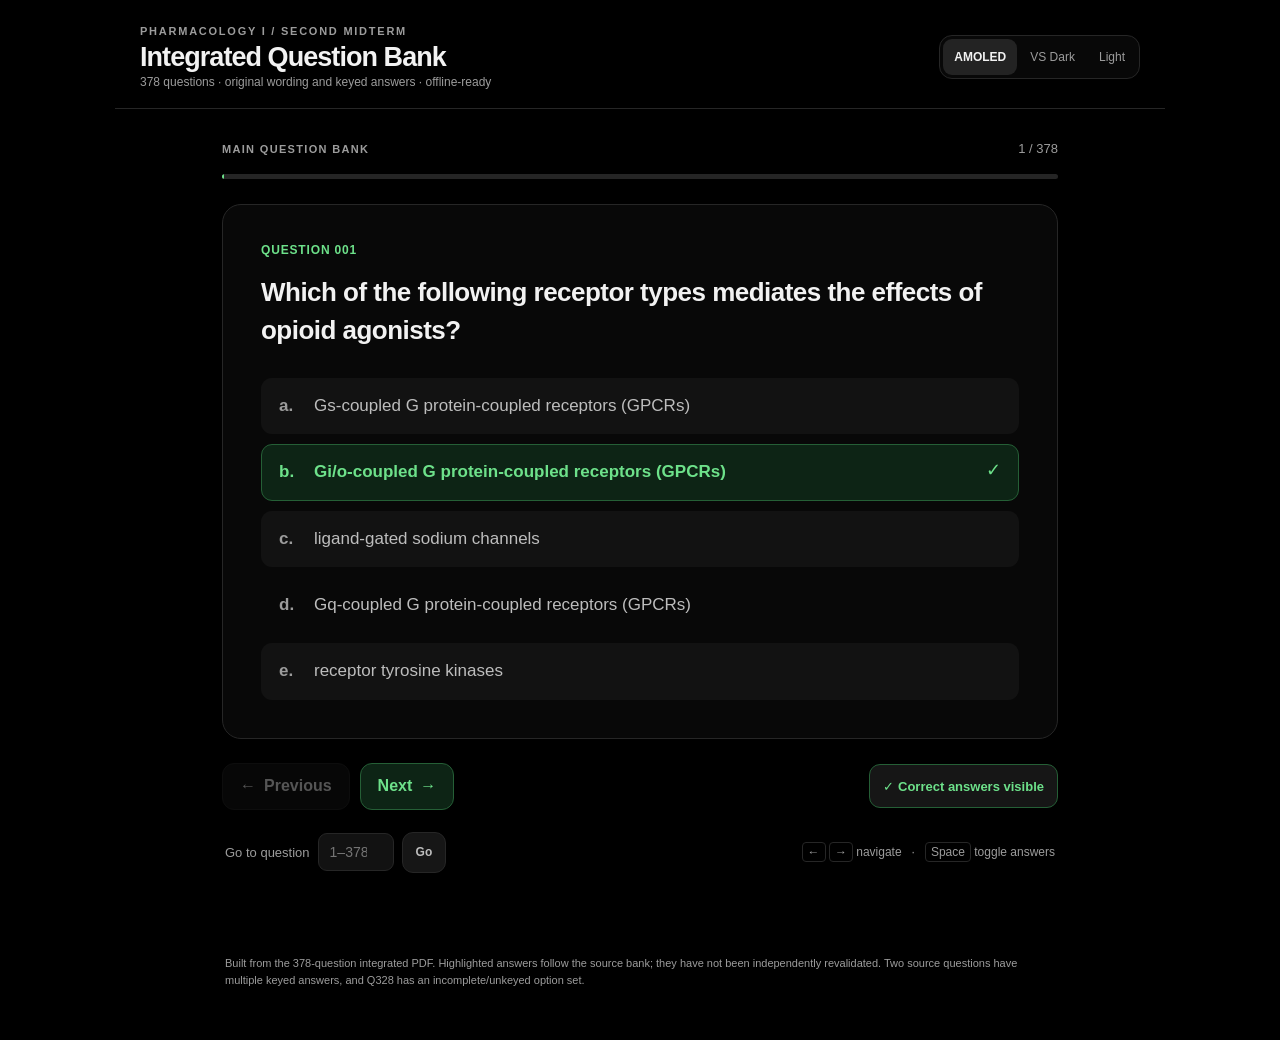
==== pharmacology/index.html @ d98e402e "Publish Pharmacology I 378-question interactive practice site" ====
<!DOCTYPE html>
<html lang="en" data-theme="amoled">
<head>
<meta charset="utf-8" />
<meta name="viewport" content="width=device-width,initial-scale=1,viewport-fit=cover" />
<meta name="theme-color" content="#000000" />
<meta name="description" content="Pharmacology I - 378 exam questions in a one-question-at-a-time interactive study website, based on the integrated second-midterm PDF." />
<title>Pharmacology I · 378 Questions</title>
<style>
:root { font-family: Inter, ui-sans-serif, -apple-system, BlinkMacSystemFont, "Segoe UI", Arial, sans-serif; font-synthesis: none; }
* { box-sizing: border-box; }
html { min-height: 100%; scroll-behavior: smooth; }
html[data-theme="amoled"] { color-scheme: dark; --bg:#000000; --surface:#080808; --surface2:#121212; --ink:#f2f2f2; --muted:#9c9c9c; --secondary:#bdbdbd; --border:#262626; --accent:#6de18a; --accent-bg:#0d2415; --accent-border:#255f36; --btn:#161616; --btn-hover:#232323; --progress-track:#252525; --shadow:none; }
html[data-theme="vscode"] { color-scheme: dark; --bg:#1e1e1e; --surface:#252526; --surface2:#2d2d30; --ink:#d4d4d4; --muted:#a8a8ad; --secondary:#c5c5c8; --border:#454545; --accent:#73d891; --accent-bg:#173628; --accent-border:#327d50; --btn:#333337; --btn-hover:#414145; --progress-track:#44444a; --shadow:0 12px 40px rgba(0,0,0,.10); }
html[data-theme="light"] { color-scheme: light; --bg:#f7f8f9; --surface:#ffffff; --surface2:#f0f2f4; --ink:#17212b; --muted:#69737e; --secondary:#384653; --border:#d9dee3; --accent:#087837; --accent-bg:#e1f7e8; --accent-border:#85d2a0; --btn:#eef1f4; --btn-hover:#e0e7eb; --progress-track:#dce1e5; --shadow:0 12px 40px rgba(36,46,55,.07); }
body { margin:0; background:var(--bg); color:var(--ink); min-height:100vh; min-height:100dvh; transition:background .2s ease,color .2s ease; }
button, input { font:inherit; }
button { cursor:pointer; }
button:focus-visible, input:focus-visible { outline:3px solid var(--accent); outline-offset:3px; }
.topbar { max-width:1050px; margin:auto; padding:25px 25px 19px; display:flex; align-items:center; justify-content:space-between; gap:24px; border-bottom:1px solid var(--border); }
.brand-top { font-size:11px; color:var(--muted); letter-spacing:.16em; font-weight:750; }
.brand-name { font-size:clamp(20px,2.5vw,27px); font-weight:800; letter-spacing:-.035em; margin:5px 0 2px; }
.brand-sub { font-size:12px; color:var(--muted); }
.theme-select { display:flex; align-items:center; border:1px solid var(--border); border-radius:13px; padding:3px; background:var(--surface); gap:2px; flex-shrink:0; }
.theme-select button { padding:9px 11px; font-size:12px; color:var(--muted); background:none; border:0; border-radius:9px; min-height:36px; }
.theme-select button[aria-pressed="true"] { color:var(--ink); background:var(--btn-hover); font-weight:700; }
main { max-width:880px; margin:0 auto; padding:32px 22px 78px; }
.info-line { display:flex; justify-content:space-between; align-items:center; gap:12px; margin:0 0 18px; }
.section { color:var(--muted); font-weight:700; font-size:11px; letter-spacing:.12em; text-transform:uppercase; }
.progress-num { color:var(--muted); font-size:13px; font-variant-numeric:tabular-nums; }
.progress-track { height:5px; border-radius:99px; background:var(--progress-track); overflow:hidden; margin-bottom:25px; }
.progress-fill { height:100%; width:0; background:var(--accent); border-radius:99px; transition:width .18s ease; }
.question-panel { background:var(--surface); border:1px solid var(--border); border-radius:19px; box-shadow:var(--shadow); padding:clamp(20px,5vw,38px); }
.question-eyebrow { font-weight:750; font-size:12px; color:var(--accent); letter-spacing:.07em; margin:0 0 16px; }
.question-text { font-size:clamp(20px,2.8vw,26px); line-height:1.48; font-weight:730; letter-spacing:-.02em; margin:0 0 28px; white-space:pre-wrap; overflow-wrap:anywhere; }
.options { display:flex; flex-direction:column; gap:10px; }
.option { display:grid; grid-template-columns:23px minmax(0,1fr) 19px; align-items:start; gap:12px; width:100%; border:1px solid transparent; border-radius:11px; padding:14px 17px; color:var(--secondary); font-size:clamp(15px,2vw,17px); line-height:1.55; min-height:51px; overflow-wrap:anywhere; }
.option:nth-child(odd) { background:var(--surface2); }
.option-key { font-weight:730; color:var(--muted); text-transform:lowercase; }
.option-content { white-space:pre-wrap; }
.option.correct { background:var(--accent-bg); border-color:var(--accent-border); color:var(--accent); font-weight:750; }
.option.correct .option-key { color:var(--accent); }
.option-check { font-size:18px; line-height:1.3; color:var(--accent); text-align:right; font-weight:900; }
.notice { color:var(--muted); font-size:12px; margin:19px 2px 0; line-height:1.6; }
.controls { display:flex; gap:12px; align-items:center; justify-content:space-between; flex-wrap:wrap; margin-top:24px; }
.nav-group { display:flex; gap:10px; }
.navbtn { background:var(--btn); color:var(--ink); border:1px solid var(--border); border-radius:12px; font-weight:700; padding:12px 17px; min-height:47px; display:flex; align-items:center; justify-content:center; gap:8px; }
.navbtn:hover:not(:disabled), .smallbtn:hover { background:var(--btn-hover); }
.navbtn.next { background:var(--accent-bg); color:var(--accent); border-color:var(--accent-border); }
.navbtn:disabled { cursor:not-allowed; opacity:.35; }
.smallbtn { border:1px solid var(--border); background:var(--btn); color:var(--secondary); border-radius:11px; min-height:44px; padding:10px 13px; font-size:13px; font-weight:650; }
.smallbtn.active { border-color:var(--accent-border); color:var(--accent); }
.below { margin:22px 3px 0; display:flex; justify-content:space-between; align-items:center; gap:16px; flex-wrap:wrap; }
.jump { display:flex; align-items:center; gap:8px; color:var(--muted); font-size:13px; }
.jump input { background:var(--surface2); border:1px solid var(--border); color:var(--ink); width:76px; padding:10px 11px; border-radius:9px; text-align:center; font-variant-numeric:tabular-nums; font-size:14px; }
.jump button { font-size:12px; min-height:41px; }
.help { color:var(--muted); font-size:12px; line-height:1.6; }
.help kbd { border:1px solid var(--border); border-radius:4px; padding:2px 5px; font:inherit; }
.footer { max-width:880px; margin:4px auto 0; padding:0 25px 50px; color:var(--muted); line-height:1.6; font-size:11px; }
@media (max-width:570px) {
  .topbar { align-items:flex-start; flex-direction:column; gap:18px; padding:21px 19px 17px; }
  .theme-select { width:100%; }
  .theme-select button { flex:1; }
  main { padding:22px 13px 38px; }
  .question-panel { border-radius:13px; padding:24px 16px; }
  .question-text { font-size:20px; }
  .option { padding:13px 11px; gap:9px; grid-template-columns:19px minmax(0,1fr) 17px; font-size:15px; }
  .controls { align-items:stretch; }
  .nav-group { width:100%; }
  .navbtn { flex:1; }
  #answerToggle { width:100%; order:-1; }
  .below { justify-content:center; }
  .help { display:none; }
}
@media (prefers-reduced-motion:reduce) { *,*:before,*:after { transition:none!important; scroll-behavior:auto!important; } }
</style>
</head>
<body>
<header class="topbar">
 <div>
  <div class="brand-top">PHARMACOLOGY I / SECOND MIDTERM</div>
  <div class="brand-name">Integrated Question Bank</div>
  <div class="brand-sub">378 questions · original wording and keyed answers · offline-ready</div>
 </div>
 <div class="theme-select" role="group" aria-label="Display theme">
  <button type="button" data-theme-option="amoled" aria-pressed="true">AMOLED</button>
  <button type="button" data-theme-option="vscode" aria-pressed="false">VS Dark</button>
  <button type="button" data-theme-option="light" aria-pressed="false">Light</button>
 </div>
</header>
<main>
 <div class="info-line">
  <span class="section" id="sectionLabel">MAIN QUESTION BANK</span>
  <span class="progress-num" id="progressNum" aria-live="polite">1 / 378</span>
 </div>
 <div class="progress-track" role="progressbar" aria-label="Question progress" aria-valuemin="1" aria-valuemax="378" aria-valuenow="1" id="progressTrack"><div class="progress-fill" id="progressFill"></div></div>
 <article class="question-panel" id="questionPanel" aria-label="Current question">
  <div class="question-eyebrow" id="questionNumber">QUESTION 001</div>
  <h1 class="question-text" id="questionText"></h1>
  <div class="options" id="options"></div>
  <p class="notice" id="notice" hidden></p>
 </article>
 <div class="controls">
  <div class="nav-group">
   <button class="navbtn" type="button" id="prevBtn" aria-label="Previous question"><span aria-hidden="true">←</span> Previous</button>
   <button class="navbtn next" type="button" id="nextBtn" aria-label="Next question">Next <span aria-hidden="true">→</span></button>
  </div>
  <button class="smallbtn active" id="answerToggle" type="button" aria-pressed="true">✓ Correct answers visible</button>
 </div>
 <div class="below">
  <form class="jump" id="jumpForm"><label for="jumpInput">Go to question</label><input id="jumpInput" type="number" inputmode="numeric" min="1" max="378" placeholder="1–378" aria-label="Question number" /><button type="submit" class="smallbtn">Go</button></form>
  <div class="help"><kbd>←</kbd> <kbd>→</kbd> navigate &nbsp; · &nbsp; <kbd>Space</kbd> toggle answers</div>
 </div>
</main>
<div class="footer">Built from the 378-question integrated PDF. Highlighted answers follow the source bank; they have not been independently revalidated. Two source questions have multiple keyed answers, and Q328 has an incomplete/unkeyed option set.</div>
<script>
'use strict';
const QUESTIONS = [{"n":1,"q":"Which of the following receptor types mediates the effects of opioid agonists?","a":[["a","Gs-coupled G protein-coupled receptors (GPCRs)",false],["b","Gi/o-coupled G protein-coupled receptors (GPCRs)",true],["c","ligand-gated sodium channels",false],["d","Gq-coupled G protein-coupled receptors (GPCRs)",false],["e","receptor tyrosine kinases",false]]},{"n":2,"q":"Which of the following is NOT an indication for SSRIs?","a":[["a","Depression",false],["b","Bulimia",false],["c","Generalized anxiety disorder",false],["d","Mania",true],["e","Obsessive-compulsive disorder",false]]},{"n":3,"q":"What is 'tachyphylaxis'?","a":[["a","A gradual decrease in drug response",false],["b","A gradual increase in drug response",false],["c","A rapid decrease in drug response after repeated doses",true],["d","Development of drug resistance",false],["e","A rapid increase in drug response after repeated doses",false]]},{"n":4,"q":"In which of the following conditions is administration of a cholinesterase inhibitor indicated?","a":[["a","Hypertension",false],["b","Alzheimer disease",true],["c","Fundus examination",false],["d","Asthma",false],["e","Peptic ulcer",false]]},{"n":5,"q":"In which type of pain can NSAIDs be effective?","a":[["a","Migraine headache",true],["b","Diabetic neuropathic pain",false],["c","Phantom limb pain",false],["d","Drug-induced neuropathy",false],["e","Trigeminal neuralgia",false]]},{"n":6,"q":"The adverse effects of typical antipsychotics are mediated through the following receptor effects, EXCEPT:","a":[["a","D1 antagonism",false],["b","5-HT2 antagonism",false],["c","Alpha-1 blockade",false],["d","Anticholinergic effect",false],["e","Alpha-2 blockade",true]]},{"n":7,"q":"Which analgesic is primarily recommended for the treatment of cramping visceral pain (e.g. intestinal colic)?","a":[["a","Indomethacin",false],["b","Meloxicam",false],["c","Metamizole",true],["d","Acetylsalicylic acid",false],["e","Celecoxib",false]]},{"n":8,"q":"Which of the following statements about acetylsalicylic acid and uric acid metabolism is true?","a":[["a","It inhibits xanthine oxidase",false],["b","It lowers serum uric acid at all doses",false],["c","At low doses, it decreases renal uric acid excretion; at high doses it has a uricosuric effect",true],["d","It has a uricosuric effect at all doses",false],["e","It has no effect on uric acid excretion",false]]},{"n":9,"q":"Why is the use of NSAIDs for pain relief during labor not recommended?","a":[["a","Aspirin can be used, but other NSAIDs cannot",false],["b","They can be administered parenterally but not orally",false],["c","They may prolong the labor process",true],["d","There is no such restriction",false],["e","They markedly increase uterine contractility and cause uterine spasms",false]]},{"n":10,"q":"Which of the following statements about the adverse effects of antipsychotics is FALSE?","a":[["a","Anticholinergic effects, such as dry mouth and urinary retention, may occur, particularly in older people",false],["b","Extrapyramidal symptoms develop because of inhibition of the dopaminergic system",false],["c","Hyperprolactinemia develops because of inhibition of the dopaminergic system",false],["d","H1 receptor antagonism causes sedation",false],["e","5-HT3 receptor antagonism contributes to weight gain",true]]},{"n":11,"q":"Which of the following is NOT a typical adverse effect of benzodiazepines?","a":[["a","Impaired reaction time and reflexes",false],["b","Liver injury",true],["c","Excitability and impulsivity",false],["d","Changes in sleep stages (REM/NREM)",false],["e","Confusion and ataxia in older adults",false]]},{"n":12,"q":"What is the primary therapeutic use of loperamide?","a":[["a","Sedation",false],["b","Analgesia",false],["c","Constipation",false],["d","Diarrhea",true],["e","Treatment of opioid overdose",false]]},{"n":13,"q":"Effects of amitriptyline, EXCEPT:","a":[["a","Inhibition of noradrenaline reuptake",false],["b","H1-receptor blockade",false],["c","Muscarinic-receptor blockade",false],["d","Inhibition of melatonin reuptake",true],["e","Inhibition of serotonin reuptake",false]]},{"n":14,"q":"Which of the following is characteristic of bupropion?","a":[["a","It reduces the activity of the noradrenergic system",false],["b","It increases 5-HT reuptake",false],["c","It is strongly sedating",false],["d","It is a selective 5-HT reuptake inhibitor",false],["e","It inhibits dopamine and noradrenaline reuptake",true]]},{"n":15,"q":"Which constitutive homeostatic function is primarily associated with the COX-2 enzyme?","a":[["a","Stabilization of body temperature",false],["b","Maintenance of intestinal motility",false],["c","Inhibition of platelet aggregation (through endothelial PGI2 production)",true],["d","Thromboxane A2 synthesis in platelets",false],["e","Maintenance of gastric mucosal integrity",false]]},{"n":16,"q":"Which of the following adverse effects typically occurs during the later stages of antipsychotic treatment?","a":[["a","Sedation",false],["b","Resting tremor",false],["c","Tardive dyskinesia",true],["d","Akathisia",false],["e","Bradykinesia",false]]},{"n":17,"q":"Which of the following mechanisms is most likely to be responsible for antipsychotic-induced weight gain?","a":[["a","H1 receptor blockade",true],["b","D2 receptor blockade",false],["c","alpha-1-receptor blockade",false],["d","Na+ channel blockade",false],["e","muscarinic receptor antagonism",false]]},{"n":18,"q":"Which of the following statements about antipsychotics is FALSE?","a":[["a","Droperidol is suitable for prevention and treatment of postoperative nausea and vomiting",false],["b","Cariprazine undergoes extensive metabolism and has several active metabolites",false],["c","Haloperidol is often used for agitation associated with alcohol withdrawal",false],["d","Risperidone has significant affinity for muscarinic M1 receptors",true],["e","Quetiapine may cause pronounced metabolic adverse effects",false]]},{"n":19,"q":"Which of the following sedative-hypnotics has a long-acting active metabolite?","a":[["a","Zolpidem",false],["b","Midazolam",false],["c","Zaleplon",false],["d","Diazepam",true],["e","Melatonin",false]]},{"n":20,"q":"The following statements about lamotrigine are true, EXCEPT:","a":[["a","It can be used in Lennox-Gastaut syndrome",false],["b","It is a broad-spectrum antiepileptic drug",false],["c","It causes dizziness",false],["d","It can be used as a mood stabilizer",false],["e","It can only be used to treat absence seizures",true]]},{"n":21,"q":"Which of the following drugs is suitable for rapid induction of general anesthesia?","a":[["a","Dexmedetomidine",false],["b","Isoflurane",false],["c","Desflurane",false],["d","Clonidine",false],["e","Propofol",true]]},{"n":22,"q":"Tetrabenazine is a:","a":[["a","GABA-A receptor modulator",false],["b","NMDA receptor agonist",false],["c","D2 receptor agonist used to alleviate Parkinsonian symptoms",false],["d","VMAT2 inhibitor used for symptomatic treatment of Huntington chorea",true],["e","MAO-B inhibitor",false]]},{"n":23,"q":"The reason for the rapid systemic elimination of articaine is:","a":[["a","Oxidation in the liver by CYP2D6",false],["b","Exhalation through the lungs",false],["c","Rapid renal excretion unchanged",false],["d","Hydrolysis of its ester side chain by plasma and tissue esterases (forming inactive articainic acid)",true],["e","Degradation in cerebrospinal fluid",false]]},{"n":24,"q":"Which statement about cholinesterase inhibitors used in Alzheimer disease is correct?","a":[["a","Memantine is a cholinesterase inhibitor",false],["b","Donepezil is a peripheral cholinesterase inhibitor and does not cross the blood-brain barrier",false],["c","Donepezil is an irreversible, non-selective cholinesterase inhibitor",false],["d","Donepezil has a short duration of action",false],["e","Rivastigmine is available as a transdermal patch",true]]},{"n":25,"q":"The main limitation of long-term benzodiazepine use as antiepileptic drugs is:","a":[["a","Development of tolerance (loss of efficacy) and dependence",true],["b","Hyperammonemia",false],["c","Strong inhibition of liver enzymes",false],["d","Hyponatremia",false],["e","Gingival hyperplasia",false]]},{"n":26,"q":"A possible skeletal consequence of long-term treatment with enzyme-inducing antiepileptic drugs (phenytoin, carbamazepine, phenobarbital) is:","a":[["a","Paget's disease",false],["b","Osteopetrosis",false],["c","Hyperphosphatemia",false],["d","Osteomalacia/osteoporosis (due to increased vitamin D breakdown)",true],["e","Increased bone formation",false]]},{"n":27,"q":"Which of the following is NOT an indication for morphine?","a":[["a","Rheumatic pain unresponsive to other analgesics",false],["b","Cancer pain",false],["c","Pain associated with acute myocardial infarction",false],["d","Trigeminal neuralgia",true],["e","Postoperative pain",false]]},{"n":28,"q":"A characteristic symptom of serotonin syndrome, EXCEPT:","a":[["a","Increased bowel activity",false],["b","Hyperthermia",false],["c","Deep vein thrombosis",true],["d","Hypertension",false],["e","Muscle rigidity",false]]},{"n":29,"q":"Which drug would you choose to relieve headache in a woman in the third trimester of pregnancy?","a":[["a","Celecoxib",false],["b","Indomethacin",false],["c","Paracetamol",true],["d","Diclofenac",false],["e","Acetylsalicylic acid",false]]},{"n":30,"q":"For which indication is diazepam NOT officially approved?","a":[["a","Treatment of delirium tremens",false],["b","Treatment of status epilepticus",false],["c","Treatment of severe acute anxiety",false],["d","Muscle relaxation",false],["e","Treatment of insomnia (sleep disorders)",true]]},{"n":31,"q":"Which of the following compounds may cause hallucinations?","a":[["a","Clozapine",false],["b","Risperidone",false],["c","Midazolam",false],["d","L-dopa",true],["e","Haloperidol",false]]},{"n":32,"q":"Which statement is TRUE?","a":[["a","Entacapone is an MAO-B inhibitor",false],["b","Amitriptyline has a CNS-stimulant effect",false],["c","Aripiprazole is a typical antipsychotic",false],["d","Benzodiazepines are more toxic than barbiturates",false],["e","Buspirone is a partial 5-HT1A receptor agonist",true]]},{"n":33,"q":"Which statement about barbiturates is TRUE?","a":[["a","All barbiturates have anticonvulsant activity",false],["b","Their overdose can readily be fatal",true],["c","Barbiturates have a wider therapeutic index than benzodiazepines",false],["d","They prolong chloride-channel opening frequency like benzodiazepines",false],["e","They have a specific antidote for overdose",false]]},{"n":34,"q":"What is the antidote for paracetamol overdose?","a":[["a","Naloxone",false],["b","Enhanced elimination by urinary acidification",false],["c","Enhanced elimination by urinary alkalinization",false],["d","Flumazenil",false],["e","Intravenous N-acetylcysteine",true]]},{"n":35,"q":"Which of the following is characteristic of trazodone?","a":[["a","It is a selective dopamine reuptake inhibitor",false],["b","It is an MT1/MT2 agonist and a 5-HT2C antagonist",false],["c","It is a 5-HT2A antagonist and weak SERT inhibitor; it is sedating and may rarely cause priapism",true],["d","It is an irreversible MAO inhibitor",false],["e","It is a selective noradrenaline reuptake inhibitor",false]]},{"n":36,"q":"Which statement about the Z-drugs is TRUE?","a":[["a","They do not alter normal sleep architecture significantly",true],["b","Their duration of action is longer than 8 hours",false],["c","They preferentially bind to benzodiazepine receptor sites containing the alpha-2 subunit",false],["d","They have pronounced skeletal muscle-relaxant effects",false],["e","Ziprasidone is an example of this group",false]]},{"n":37,"q":"The following is a serious idiosyncratic adverse effect of lamotrigine:","a":[["a","Arrhythmias",false],["b","Sedation",false],["c","Bone demineralization",false],["d","Stevens-Johnson syndrome (severe exfoliative dermatitis)",true],["e","Weight gain",false]]},{"n":38,"q":"Local anesthetics are:","a":[["a","Strong acids",false],["b","Weak acids",false],["c","Salts",false],["d","Weak bases",true],["e","Strong bases",false]]},{"n":39,"q":"Which of the following has clinically significant non-opioid effects in addition to its opioid activity?","a":[["a","tramadol",true],["b","morphine",false],["c","oxycodone",false],["d","fentanyl",false],["e","methadone",false]]},{"n":40,"q":"Which of the following factors does NOT affect the speed of onset of anesthesia?","a":[["a","Lipid-gas partition coefficient",true],["b","Cardiac output",false],["c","Alveolar concentration",false],["d","Minute ventilation",false],["e","Blood-gas partition coefficient",false]]},{"n":41,"q":"What is the primary mechanism of action of local anesthetics?","a":[["a","Activation of ligand-gated K+ channels",false],["b","Activation of N-type Ca2+ channels",false],["c","Inhibition of voltage-gated Na+ channels",true],["d","Activation of voltage-gated Na+ channels",false],["e","Inhibition of GABA-sensitive K+ channels",false]]},{"n":42,"q":"Which statement about local anesthetics is correct?","a":[["a","All compounds cause significant vasodilation",false],["b","Some agents are not metabolized and are excreted unchanged by the kidneys",false],["c","They inhibit only neuronal Na+ channels",false],["d","Their duration of action is directly proportional to their plasma half-life",false],["e","Some agents can be hydrolyzed by plasma and tissue esterases",true]]},{"n":43,"q":"A patient who was successfully treated with naloxone for a heroin overdose loses consciousness again and develops slow breathing one hour later. What is the most likely explanation?","a":[["a","The duration of action of naloxone is shorter than that of heroin and its active metabolites, so repeat doses or an infusion may be required.",true],["b","Naloxone has a long-lasting μ-opioid receptor agonist effect.",false],["c","Serotonin syndrome has developed.",false],["d","Naloxone precipitated withdrawal, which causes respiratory arrest.",false],["e","The patient has developed tolerance to naloxone.",false]]},{"n":44,"q":"Which drug produces para-aminobenzoic acid (PABA), which may cause an allergic reaction, upon hydrolysis by esterases?","a":[["a","Articaine",false],["b","Levobupivacaine",false],["c","Bupivacaine",false],["d","Lidocaine",false],["e","Procaine",true]]},{"n":45,"q":"The following drug has neither sedative nor hypnotic effects:","a":[["a","Clonidine",false],["b","Pregabalin",false],["c","Amitriptyline",false],["d","Propranolol",true],["e","Opioids",false]]},{"n":46,"q":"Which of the following drugs can be used for induction of general anesthesia?","a":[["a","Sevoflurane",true],["b","Isoflurane",false],["c","N2O",false],["d","Phenobarbital",false],["e","Desflurane",false]]},{"n":47,"q":"Which opioid receptor is primarily responsible for dysphoria?","a":[["a","Delta-opioid receptor",false],["b","Kappa-opioid receptor",true],["c","Nociceptin receptor",false],["d","Combined delta- and mu-opioid activation",false],["e","Mu-opioid receptor",false]]},{"n":48,"q":"What is the greatest risk associated with depot antipsychotics?","a":[["a","Prolonged severe adverse reactions that are difficult to reverse (e.g., neuroleptic malignant syndrome)",true],["b","Difficulty swallowing",false],["c","Retroperitoneal fibrosis",false],["d","Allergic adverse reactions",false]]},{"n":49,"q":"Which of the following is an inhalational anesthetic?","a":[["a","Propofol",false],["b","Sevoflurane",true],["c","Etomidate",false],["d","Dexmedetomidine",false],["e","Midazolam",false]]},{"n":50,"q":"Which compound is NOT a neurotransmitter receptor agonist or antagonist?","a":[["a","Biperiden",false],["b","Memantine",false],["c","Rivastigmine",true],["d","Pramipexole",false],["e","Ropinirole",false]]},{"n":51,"q":"Which statement about the adverse-effect profile of COX-2 inhibitors (celecoxib) is true?","a":[["a","They do not prolong labor",false],["b","They promote healing of the gastric mucosa",false],["c","They have stronger antipyretic effects than aspirin",false],["d","The likelihood of renal adverse effects is lower than with nonselective NSAIDs",false],["e","Long-term use or high doses may increase cardiovascular complication risk",true]]},{"n":52,"q":"Why is metamizole not used in many countries?","a":[["a","It has been associated with analgesic nephropathy",false],["b","It may cause severe gastric injury",false],["c","It is considered ineffective",false],["d","It can cause rare but severe agranulocytosis",true],["e","It has weak anti-inflammatory effects",false]]},{"n":53,"q":"Which of the following compounds does NOT bind to the benzodiazepine receptor?","a":[["a","Zolpidem",false],["b","Buspirone",true],["c","Flumazenil",false],["d","Alprazolam",false],["e","Diazepam",false]]},{"n":54,"q":"The pathophysiology of depression may be associated with decreased levels of all the following in the CNS, EXCEPT:","a":[["a","Noradrenaline",false],["b","BDNF (brain-derived neurotrophic factor)",false],["c","Tyramine",true],["d","Serotonin",false],["e","Dopamine",false]]},{"n":55,"q":"Which statement is FALSE?","a":[["a","Sevoflurane is suitable for rapid induction of anesthesia",false],["b","Ketamine acts at the benzodiazepine-binding site of GABA-A receptors",true],["c","Droperidol has antiemetic effects but may cause QT prolongation",false],["d","Midazolam is a short-acting benzodiazepine used for premedication",false],["e","Propofol is a GABA-A receptor modulator with sedative-hypnotic effects",false]]},{"n":56,"q":"Which opioid is recommended in combination with bupropion for obesity treatment?","a":[["a","Meperidine",false],["b","Methadone",false],["c","Naltrexone",true],["d","Fentanyl",false],["e","Oxycodone",false]]},{"n":57,"q":"Which opioid is most likely to cause dysphoria?","a":[["a","Dihydrocodeine",false],["b","Meperidine",false],["c","Fentanyl",false],["d","Morphine",false],["e","Nalbuphine",true]]},{"n":58,"q":"Which statement is true about benzodiazepines?","a":[["a","They have no antidote to treat overdose",false],["b","They produce effects to interact when administered with opiates",false],["c","They have no respiratory depressant effect",false],["d","Barbiturates have a lower therapeutic index than benzodiazepines",true],["e","Their chloride-channel action acts through GABA-A receptor binding",false]]},{"n":59,"q":"Which of the following is available as a topical preparation?","a":[["a","Celecoxib",false],["b","Paracetamol",false],["c","Acetylsalicylic acid",false],["d","Metamizole",false],["e","Diclofenac",true]]},{"n":60,"q":"Which local anesthetic was historically used as the reference standard for comparing efficacy?","a":[["a","Cocaine",false],["b","Procaine",true],["c","Levobupivacaine",false],["d","Articaine",false],["e","Lidocaine",false]]},{"n":61,"q":"Which statement is correct?","a":[["a","Selegiline is a selective MAO-A inhibitor",false],["b","Ethosuximide has therapeutic value in absence epilepsy",true],["c","Bromocriptine is a D2 antagonist",false],["d","SSRIs are usually combined with MAO inhibitors",false],["e","Flumazenil has a sedative effect",false]]},{"n":62,"q":"Which statement is true for moclobemide?","a":[["a","It is an MAO inhibitor used in Parkinson disease as well",false],["b","There is a high risk of cheese reaction with its use",false],["c","It is an irreversible monoamine oxidase inhibitor",false],["d","It is a reversible inhibitor of MAO-A",true],["e","It is mostly administered parenterally",false]]},{"n":63,"q":"What is the main disadvantage of sevoflurane?","a":[["a","Irritative effect",false],["b","Low potency (high MAC)",true],["c","Lack of muscle relaxant effect",false],["d","Significant metabolism",false],["e","Strong vasodilation",false]]},{"n":64,"q":"A narrow-spectrum antiepileptic drug used in the treatment of generalized tonic clonic seizures:","a":[["a","Valproate",false],["b","Ethosuximide",false],["c","Carbamazepine",true],["d","Lamotrigine",false],["e","Levetiracetam",false]]},{"n":65,"q":"Which of the following medications is most likely to cause weight gain?","a":[["a","Vigabatrin",false],["b","Citalopram",false],["c","Quetiapine",true],["d","Entacapone",false],["e","Ropinirole",false]]},{"n":66,"q":"True about allopurinol, EXCEPT:","a":[["a","Excreted via the kidneys",false],["b","Hypoxanthine analogue",false],["c","May provoke a gout attack when treatment starts",false],["d","Used as first-line urate-lowering prophylactic therapy",false],["e","Inhibits urate oxidase",true]]},{"n":67,"q":"Which of the following could be an opioid effect?","a":[["a","Tachypnoea",false],["b","Insomnia",false],["c","Diarrhea",false],["d","Cough",false],["e","Vomiting",true]]},{"n":68,"q":"Which drug does NOT act on chloride channels?","a":[["a","Dexmedetomidine",true],["b","Diazepam",false],["c","Thiopental",false],["d","Propofol",false],["e","Alprazolam",false]]},{"n":69,"q":"SSRI agent, which often causes QT prolongation?","a":[["a","Fluoxetine",false],["b","Paroxetine",false],["c","Sertraline",false],["d","Escitalopram",true],["e","Fluvoxamine",false]]},{"n":70,"q":"Which statement about buspirone is FALSE?","a":[["a","Does not cause sedation",false],["b","Does not cause muscle relaxation",false],["c","Does not cause dependence",false],["d","Can be taken with alcohol",false],["e","Anxiolytic effects develop rapidly",true]]},{"n":71,"q":"A possible adverse effect of lithium is:","a":[["a","Leukocytosis",false],["b","Any of the above",true],["c","Edema",false],["d","Negative inotropic effect",false],["e","Tremor",false]]},{"n":72,"q":"Which of the following is NOT an effect of barbiturates?","a":[["a","Amnesia",false],["b","General anesthesia",false],["c","Anxiolysis",false],["d","Hyperprolactinemia",true],["e","Antiepileptic activity",false]]},{"n":73,"q":"Which antiparkinsonian drug is the most effective for motor symptoms?","a":[["a","Entacapone",false],["b","Selegiline",false],["c","Amantadine",false],["d","Ropinirole",false],["e","Levodopa",true]]},{"n":74,"q":"Which of the following is NOT an SSRI?","a":[["a","Paroxetine",false],["b","Escitalopram",false],["c","Fluoxetine",false],["d","Sertraline",false],["e","Moclobemide",true]]},{"n":75,"q":"Which adverse effect is characteristic of ketamine during emergence from anesthesia?","a":[["a","Vivid dreams and hallucinations (emergence reactions)",true],["b","Adrenal insufficiency",false],["c","Bronchospasm",false],["d","Severe bradycardia",false],["e","Malignant hyperthermia",false]]},{"n":76,"q":"Which statement is TRUE about antiepileptic drugs?","a":[["a","Among classic drugs, phenobarbital has a broad spectrum",false],["b","Pregabalin is a GABA-A receptor antagonist",false],["c","Newer antiepileptic drugs are all broad-spectrum",false],["d","Lamotrigine is a narrow-spectrum, newer agent",false],["e","Carbamazepine mainly inhibits sodium channels",true]]},{"n":77,"q":"Which drug may cause pronounced anticholinergic adverse effects?","a":[["a","Risperidone",false],["b","Clozapine",true],["c","Haloperidol",false],["d","Tiapride",false],["e","Aripiprazole",false]]},{"n":78,"q":"Which compound does NOT have anticonvulsant activity?","a":[["a","Carbamazepine",false],["b","Valproate",false],["c","Diazepam",false],["d","Buspirone",true],["e","Levetiracetam",false]]},{"n":79,"q":"Which is the primary clinical use of valproate?","a":[["a","Sedation",false],["b","Analgesia",false],["c","Inhibition of gastric acid secretion",false],["d","Anxiolysis",false],["e","Treatment of partial and generalized epilepsy",true]]},{"n":80,"q":"Which antipsychotic is most likely to cause hyperprolactinemia?","a":[["a","Olanzapine",false],["b","Aripiprazole",false],["c","Haloperidol",true],["d","Quetiapine",false],["e","Cariprazine",false]]},{"n":81,"q":"Which statement about flumazenil is TRUE?","a":[["a","In patients taking benzodiazepines chronically, it can precipitate withdrawal symptoms and seizures",true],["b","Its half-life is longer than diazepam",false],["c","It is effective in barbiturate poisoning",false],["d","It is a noncompetitive antagonist of GABA-A receptors",false],["e","It does not antagonize Z-drug effects",false]]},{"n":82,"q":"Which anesthetic drug can be used to maintain general anesthesia during surgery?","a":[["a","Etomidate",false],["b","Propofol",true],["c","Dexmedetomidine",false],["d","Thiopental",false],["e","Clonidine",false]]},{"n":83,"q":"Which adverse effect is more common with atypical (second-generation) than typical (first-generation) antipsychotics?","a":[["a","Bradykinesia",false],["b","Tremor",false],["c","Hyperprolactinemia",false],["d","Tardive dyskinesia",false],["e","Weight gain",true]]},{"n":84,"q":"Which statement about the antidepressant agomelatine is FALSE?","a":[["a","Sexual dysfunction is a characteristic adverse effect",true],["b","It should be taken before bedtime",false],["c","It is a serotonin 5-HT2C receptor antagonist",false],["d","Liver function should be monitored during treatment",false],["e","It is a melatonin-receptor agonist",false]]},{"n":85,"q":"A patient with chronic alcohol consumption and malnutrition needs paracetamol. Which statement is correct?","a":[["a","It should be administered at a reduced dose because risk of formation/accumulation of the toxic metabolite is increased",true],["b","The dose should be increased because enzyme induction accelerates its elimination",false],["c","It should be replaced with aspirin because aspirin has no additional risk in alcohol use",false],["d","The usual adult dose can be used because toxicity is not dose-dependent",false],["e","N-acetylcysteine should be given prophylactically with every dose",false]]},{"n":86,"q":"Which drug is NOT suitable for induction of general anesthesia?","a":[["a","Sevoflurane",false],["b","Dexmedetomidine",true],["c","Thiopental",false],["d","Propofol",false],["e","Etomidate",false]]},{"n":87,"q":"Which statement about valproate is FALSE?","a":[["a","It blocks sodium channels",false],["b","It is hepatotoxic",false],["c","It does not affect the activity of CYP enzymes",true],["d","Because of teratogenicity, strict pregnancy prevention restrictions are required",false],["e","It can be used as a mood stabilizer",false]]},{"n":88,"q":"Which of the following is NOT characteristic of nootropic agents?","a":[["a","Reduction of red blood cell rigidity",false],["b","Membrane stabilization",false],["c","Inhibition of platelet aggregation",false],["d","Selective dopamine-receptor activity",true],["e","Improvement of oxygen utilization",false]]},{"n":89,"q":"Febuxostat: all of the following are true, EXCEPT:","a":[["a","It is metabolized mainly in the liver",false],["b","It can be safely coadministered with azathioprine",true],["c","It should be used cautiously in patients with cardiovascular disease",false],["d","Dose adjustment is generally not required in mild to moderate renal impairment",false],["e","It is a non-purine xanthine oxidase inhibitor",false]]},{"n":90,"q":"Which serious adverse effect led to a warning being issued for droperidol?","a":[["a","Adrenal insufficiency",false],["b","Megaloblastic anemia",false],["c","QT prolongation and torsades de pointes",true],["d","Malignant hyperthermia",false],["e","Bronchospasm",false]]},{"n":91,"q":"Which of the following opioids is the most potent opioid agonist?","a":[["a","Fentanyl",true],["b","Tramadol",false],["c","Morphine",false],["d","Nalbuphine",false],["e","Codeine",false]]},{"n":92,"q":"Which of the following mechanisms does NOT produce sedation or promote sleep?","a":[["a","GABA-A receptor agonism",false],["b","Inhibition of norepinephrine reuptake",true],["c","α2-receptor agonism",false],["d","H1-receptor antagonism",false],["e","MT1 (melatonin) receptor agonism",false]]},{"n":93,"q":"Which of the following local anesthetics has the longest duration of action?","a":[["a","Benzocaine",false],["b","Bupivacaine",true],["c","Lidocaine",false],["d","Articaine",false],["e","Cocaine",false]]},{"n":94,"q":"A contraindication to sumatriptan is:","a":[["a","Major depression",false],["b","Kidney stones",false],["c","Pneumonia",false],["d","Glaucoma",false],["e","Coronary artery disease",true]]},{"n":95,"q":"Which statement best explains why atropine overdose can cause hyperthermia?","a":[["a","It enhances the effect of serotonin in increasing body temperature",false],["b","It increases muscle activity, thereby increasing heat production",false],["c","It acts in the hypothalamus to increase body temperature (causing fever)",false],["d","It inhibits sweating, thereby reducing heat loss",true],["e","It directly increases thyroid hormone production",false]]},{"n":96,"q":"Which of the following statements is true?","a":[["a","Tubular secretion is not saturable",false],["b","Urine pH affects tubular reabsorption",true],["c","Tubular secretion decreases significantly in moderate renal impairment",false],["d","Glomerular filtration is saturable",false],["e","Tubular reabsorption is carried out by active transporters only",false]]},{"n":97,"q":"Which of the following NSAIDs has the lowest likelihood of causing gastrointestinal adverse effects?","a":[["a","Diclofenac",false],["b","Ketoprofen",false],["c","Ibuprofen",false],["d","Acetylsalicylic acid (aspirin)",false],["e","Celecoxib",true]]},{"n":98,"q":"Which of the following is NOT characteristic of acetylsalicylic acid (aspirin) poisoning?","a":[["a","Respiratory alkalosis in the initial phase",false],["b","Seizures",false],["c","Hypothermia",true],["d","Metabolic acidosis in later stages",false],["e","Respiratory depression in late stages",false]]},{"n":99,"q":"Which statement is TRUE?","a":[["a","Zolpidem acts selectively at the GABA-B receptor",false],["b","Propofol has a strong analgesic effect",false],["c","Flumazenil also reverses respiratory depression caused by barbiturates",false],["d","Flumazenil antagonizes the effects of both benzodiazepines and zolpidem",true],["e","Buspirone is an effective hypnotic",false]]},{"n":100,"q":"Tolerance generally does NOT develop to which of the following opioid effects?","a":[["a","Nausea",false],["b","Dysphoria",false],["c","Respiratory depression",false],["d","Euphoria",false],["e","Constipation",true]]},{"n":101,"q":"Which statement about duloxetine is TRUE?","a":[["a","It is a 5-HT2C antagonist and melatonin-receptor agonist",false],["b","It is an irreversible MAO inhibitor",false],["c","It is an SNRI used in neuropathic pain and fibromyalgia",true],["d","It is a selective serotonin reuptake inhibitor with no noradrenaline effect",false],["e","It is a selective noradrenaline reuptake inhibitor",false]]},{"n":102,"q":"Why is thiopental unsuitable for maintenance of anesthesia by continuous infusion?","a":[["a","It causes a hypertensive crisis",false],["b","It causes adrenocortical suppression",false],["c","It irritates the airways",false],["d","It accumulates",true],["e","It causes epileptiform seizures",false]]},{"n":103,"q":"A patient taking fluoxetine is prescribed tramadol. Which outcome is expected?","a":[["a","Analgesia increases because formation of the active metabolite is enhanced",false],["b","The SSRI abolishes the serotonergic effects of tramadol",false],["c","Only constipation increases",false],["d","There is no clinically significant interaction",false],["e","Analgesic efficacy may decrease because CYP2D6 inhibition reduces active metabolite formation, while serotonin syndrome and seizure risks increase",true]]},{"n":104,"q":"Which statement about the treatment of Parkinson's disease is true?","a":[["a","Selegiline causes a cheese reaction at therapeutic doses",false],["b","COMT inhibitors and MAO-B inhibitors are not used together",false],["c","Dopamine replacement therapy may also cause psychosis",true],["d","No drug is currently available for akinetic crisis",false],["e","Ropinirole facilitates levodopa passage across the blood-brain barrier",false]]},{"n":105,"q":"Which statement is TRUE?","a":[["a","Ketamine decreases blood pressure and heart rate",false],["b","Nitrous oxide has a rapid onset and its effects wear off rapidly",true],["c","In children, sevoflurane is used only for induction of general anesthesia",false],["d","Desflurane immediately decreases heart rate after inhalation begins",false],["e","Propofol has analgesic effects",false]]},{"n":106,"q":"Which of the following statements about phenytoin is true?","a":[["a","It may exhibit zero-order kinetics",true],["b","It is ineffective in preventing focal seizures",false],["c","It has no enzyme-inducing effect",false],["d","It is mainly used for absence seizures",false],["e","It is a calcium channel blocker",false]]},{"n":107,"q":"Which of the following statements about lithium is FALSE?","a":[["a","It inhibits iodide uptake into the thyroid gland and 5-deiodinase",true],["b","It has a narrow therapeutic index",false],["c","Interactions affecting renal excretion are expected, e.g. with ACE inhibitors",false],["d","Cardiac arrhythmias, typically bradycardia, may occur",false],["e","Epileptiform seizures can occur in severe intoxication",false]]},{"n":108,"q":"The mechanism of action of valproate is:","a":[["a","N-type calcium channel blockade",false],["b","GABA-transaminase inhibition",true],["c","Activation of presynaptic GABA release",false],["d","Sodium channel activation",false],["e","Activation of the GABA-B receptor",false]]},{"n":109,"q":"Piracetam is a:","a":[["a","NMDA receptor antagonist",false],["b","Dopamine receptor agonist",false],["c","MAO-A inhibitor",false],["d","MAO-B inhibitor",false],["e","Nootropic agent",true]]},{"n":110,"q":"Which statement is TRUE?","a":[["a","Metoclopramide (D2 antagonist) can safely treat nausea in Parkinson disease",false],["b","Dopamine agonists cannot cause hallucinations",false],["c","Levodopa has antipsychotic effects",false],["d","Clozapine can be used for Parkinson disease psychosis; high-potency D2 blockers should be avoided",true],["e","Haloperidol is the antipsychotic of choice in Parkinson disease",false]]},{"n":111,"q":"Which of the following analgesics has no clinically significant anti-inflammatory effect and is therefore unsuitable as a first-line treatment for an acute gout flare?","a":[["a","Naproxen",false],["b","Ibuprofen",false],["c","Ketoprofen",false],["d","Indomethacin",false],["e","Metamizole",true]]},{"n":112,"q":"Which statement about paracetamol is FALSE?","a":[["a","At therapeutic doses, it does not inhibit platelet aggregation",false],["b","It may be used during pregnancy with appropriate caution",false],["c","It is extensively metabolized in the liver",false],["d","Its gastric toxicity is comparable to that of acetylsalicylic acid",true],["e","It has no clinically significant anti-inflammatory effect",false]]},{"n":113,"q":"Which of the following is NOT an indication for antipsychotics?","a":[["a","Schizophrenia in adolescents",false],["b","An acute manic episode",false],["c","A mild depressive episode treated with monotherapy",true],["d","Symptoms of drug or alcohol withdrawal",false],["e","Organic psychoses",false]]},{"n":114,"q":"Which drug class is NOT used for migraine prophylaxis?","a":[["a","Certain antiepileptic drugs (e.g. valproate, topiramate)",false],["b","Certain antidepressants (e.g. amitriptyline)",false],["c","5-HT1B/1D agonists (e.g. eletriptan)",true],["d","A CGRP receptor antagonist (e.g. rimegepant)",false],["e","Beta blockers (e.g. propranolol)",false]]},{"n":115,"q":"Which statement is FALSE?","a":[["a","NSAIDs may be gastrotoxic",false],["b","NSAID-induced damage to the gastric mucosa is exclusively a consequence of prostaglandin synthesis inhibition",true],["c","NSAIDs have no direct local irritant effect",false],["d","NSAIDs may lead to thrombotic events",false],["e","NSAIDs and their metabolites are largely excreted via the kidneys",false]]},{"n":116,"q":"In which patient would you primarily consider using an antipsychotic in a depot formulation?","a":[["a","A patient with schizophrenia and poor insight into their illness",true],["b","Young patients",false],["c","Older women",false],["d","A patient with mood swings",false],["e","A patient with marked restlessness",false]]},{"n":117,"q":"Which compound is an NMDA receptor antagonist?","a":[["a","Clozapine",false],["b","Memantine",true],["c","Clonazepam",false],["d","Pramipexole",false],["e","Levodopa",false]]},{"n":118,"q":"Which of the following statements about morphine is TRUE?","a":[["a","It increases intestinal secretion",false],["b","It facilitates urination",false],["c","It increases the tone of smooth muscle sphincters",true],["d","It relieves smooth muscle spasms",false],["e","It increases propulsive intestinal motility",false]]},{"n":119,"q":"Levodopa:","a":[["a","Is metabolized to dopamine",true],["b","Also has an antiemetic effect",false],["c","May cause constipation",false],["d","Does not enter the central nervous system",false],["e","Can only be administered parenterally",false]]},{"n":120,"q":"The mechanism of action of vigabatrin is:","a":[["a","N-type calcium channel blockade",false],["b","Inhibition of presynaptic GABA release",false],["c","AMPA receptor inhibition",false],["d","GABA transaminase inhibition",true],["e","Sodium channel blockade",false]]},{"n":121,"q":"MAO-A inhibitors:","a":[["a","Cannot be used in Alzheimer disease",false],["b","Increase dopamine metabolism",false],["c","Are first-line agents for Huntington chorea",false],["d","Stimulate dopamine reuptake",false],["e","Inhibit dopamine metabolism",true]]},{"n":122,"q":"Which statement is TRUE?","a":[["a","Carbamazepine is a broad-spectrum antiepileptic drug",false],["b","Typical antipsychotics are high-potency dopamine D2 receptor antagonists",false],["c","SSRIs are strongly sedating",false],["d","Selective MAO-B inhibitors are used primarily in Parkinson disease",true],["e","Sevoflurane is unsuitable for induction of anesthesia because of its slow onset",false]]},{"n":123,"q":"Which of the following drugs is contraindicated for the treatment of fever in children because of the risk of a severe potentially life-threatening adverse effect?","a":[["a","Diclofenac",false],["b","Acetylsalicylic acid",true],["c","Ibuprofen",false],["d","Metamizole",false],["e","Paracetamol",false]]},{"n":124,"q":"Which of the following adverse effects of antidepressants may persist throughout the entire course of treatment?","a":[["a","Sexual dysfunction",true],["b","Headache",false],["c","Agitation",false],["d","Nausea and vomiting",false],["e","Diarrhea",false]]},{"n":125,"q":"The following statements characterize nitrous oxide (N2O):","a":[["a","It has a skeletal muscle relaxant effect",false],["b","It has a high blood-gas partition coefficient",false],["c","Its MAC is lower than that of isoflurane",false],["d","It is more soluble in blood than isoflurane",false],["e","Prolonged exposure may cause megaloblastic anemia",true]]},{"n":126,"q":"Which active substance is a serotonin receptor (5-HT1B/1D) agonist?","a":[["a","Valproate",false],["b","Galcanezumab",false],["c","Eletriptan",true],["d","Metoclopramide",false],["e","Rimegepant",false]]},{"n":127,"q":"Which effect is characteristic of benzodiazepines?","a":[["a","Analgesia",false],["b","Insomnia",false],["c","Muscle relaxation",true],["d","Convulsant activity",false],["e","Hypertension",false]]},{"n":128,"q":"Which of the following effects is NOT produced by benzodiazepines?","a":[["a","Anxiolysis",false],["b","Sedation",false],["c","Amnesia",false],["d","Muscle relaxation",false],["e","Analgesia",true]]},{"n":129,"q":"Rasburicase converts uric acid into which highly water-soluble compound?","a":[["a","Allantoin",true],["b","Hypoxanthine",false],["c","Urea",false],["d","Oxypurinol",false],["e","Xanthine",false]]},{"n":130,"q":"Drug interactions due to enzyme inhibition may be caused by:","a":[["a","phenytoin",false],["b","valproate",true],["c","levetiracetam",false],["d","phenobarbital",false],["e","vigabatrin",false]]},{"n":131,"q":"Which of the following may be an effect of opioid administration?","a":[["a","Vomiting",true],["b","Diarrhea",false],["c","Tachypnea",false],["d","Hypertension",false],["e","Insomnia",false]]},{"n":132,"q":"Which of the following statements is TRUE?","a":[["a","Ethanol potentiates the anesthetic effects of barbiturates",true],["b","Nitrous oxide is the most potent anesthetic",false],["c","Sevoflurane cannot be used for induction",false],["d","Isoflurane can be used only for induction",false],["e","Barbiturates are not used as anesthetics",false]]},{"n":133,"q":"Why is the risk of systemic toxicity higher with epidural than with spinal administration?","a":[["a","Drugs are absorbed more slowly in the epidural space and therefore accumulate",false],["b","A larger dose is required; the epidural space is highly vascularized (rapid absorption), and accidental intravascular injection is possible",true],["c","A larger proportion of spinally administered drugs is metabolized in cerebrospinal fluid",false],["d","The epidurally administered drug enters the central nervous system directly",false],["e","The pH in the epidural space is lower, so a larger proportion of the drug becomes ionized",false]]},{"n":134,"q":"Which of the following modulates serotonin receptors in the most complex way?","a":[["a","Escitalopram",false],["b","Mirtazapine",false],["c","Amitriptyline",false],["d","Vortioxetine",true],["e","Clomipramine",false]]},{"n":135,"q":"Which of the following statements about the treatment of bipolar disorder is FALSE?","a":[["a","Selective reuptake inhibitors are preferred over tricyclic antidepressants",false],["b","An antidepressant may be used in combination with a mood stabilizer",false],["c","Lithium may cause thyroid enlargement",false],["d","First-generation antipsychotics are first-choice agents for long-term maintenance treatment",true],["e","During first weeks of antidepressant treatment, monitor suicidality, especially in young adults",false]]},{"n":136,"q":"Which of the following statements is FALSE?","a":[["a","SSRIs must not be combined with monoamine oxidase inhibitors",false],["b","SSRIs may cause diarrhea",false],["c","Reboxetine is a selective serotonin-noradrenaline reuptake inhibitor",true],["d","Duloxetine is a selective serotonin-noradrenaline reuptake inhibitor",false],["e","Antidepressants can also be used to treat anxiety disorders",false]]},{"n":137,"q":"Which is NOT an inducer of hepatic microsomal enzymes?","a":[["a","Phenobarbital",false],["b","Valproate",true],["c","Phenytoin",false],["d","Carbamazepine",false],["e","Fosphenytoin",false]]},{"n":138,"q":"The antidote for benzodiazepine poisoning is:","a":[["a","Fentanyl",false],["b","Acetylcysteine",false],["c","Lactulose",false],["d","Naloxone",false],["e","Flumazenil",true]]},{"n":139,"q":"Which of the following substances has a half-life longer than 30 minutes?","a":[["a","Dobutamine",false],["b","Bisoprolol",true],["c","Adrenaline",false],["d","Esmolol",false],["e","Succinylcholine (suxamethonium)",false]]},{"n":140,"q":"Which of the following drugs is NOT used for treatment of anxiety disorders?","a":[["a","Zolpidem",true],["b","Buspirone [provisional reconstruction]",false],["c","Fluoxetine [provisional reconstruction]",false],["d","Alprazolam [provisional reconstruction]",false],["e","Diazepam [provisional reconstruction]",false]]},{"n":141,"q":"Which partition coefficient is inversely correlated with the MAC of inhalational anesthetics?","a":[["a","Oil/gas partition coefficient",true],["b","Blood/gas partition coefficient [reconstructed]",false],["c","Water/gas partition coefficient [reconstructed]",false],["d","Blood/tissue partition coefficient [reconstructed]",false],["e","Vapor pressure [reconstructed]",false]]},{"n":142,"q":"Which of the following has NOT been shown to increase cardiovascular risk?","a":[["a","Meloxicam",false],["b","Diclofenac",false],["c","Naproxen",true],["d","Celecoxib",false],["e","Ibuprofen?",false]]},{"n":143,"q":"The following statements are true about phenobarbital, EXEPT:","a":[["a","It has a sedative effect.",false],["b","It can cause dependency.",false],["c","It is an inducer of liver microsomal enzymes.",false],["d","It is also used primarily as an iv. anesthetic.",true],["e","A second-line therapeutic option in the treatment of generalized seizures.",false]]},{"n":144,"q":"Which drug DOES NOT lower blood pressure?","a":[["a","Thiopental",false],["b","Dexmedetomidine",false],["c","Ketamine",true],["d","Propofol",false],["e","Isoflurane",false]]},{"n":145,"q":"Used for substitution therapy in opioid-dependent patients:","a":[["a","methadone",true],["b","meperidine",false]]},{"n":146,"q":"Which stage/process of inflammation is primarily inhibited by NSAIDs?","a":[["a","Central (spinal cord) sensitisation and hyperalgesia",false],["b","The early phase, extravasation, edema formation and peripheral nerve sensitization",true],["c","All stages are equally inhibited",false],["d","Late stage fibroblast proliferation and fibrosis",false],["e","Immune cell chemotaxis",false]]},{"n":147,"q":"Which of the following statements is true?","a":[["a","NSAIDs can be used over a wide dose range",false],["b","Overuse of NSAIDs can lead to chronic headaches or kidney damage",true],["c","NSAIDs are effective in reducing joint destruction in RA",false],["d","The antipyretic effect of NSAIDs is due to the reduction of prostaglandins produced in the periphery",false],["e","The tissue toxicity of NSAIDs is less than that of opioid analgesics",false]]},{"n":148,"q":"Which of the following compounds is a dopamine agonist?","a":[["a","Pramipexole",true],["b","Carbidopa",false],["c","Levodopa",false],["d","Entacapone",false],["e","Selegiline",false]]},{"n":149,"q":"Which of the following anesthetics can only be administered intravenously?","a":[["a","Sevoflurane",false],["b","Isoflurane",false],["c","Nitrous oxide (N2O)",false],["d","Thiopental",true],["e","Ketamine",false]]},{"n":150,"q":"How is galcanezumab administered?","a":[["a","intravenously",false],["b","per os",false],["c","by subcutaneous injection",true],["d","as a sublingual tablet",false],["e","transdermally by transdermal patch",false]]},{"n":151,"q":"A potential side effect of treatment with any antipsychotic:","a":[["a","Agranulocytosis",false],["b","Liver enzyme elevation",false],["c","Weight loss",false],["d","Ventricular arrhythmias",false],["e","Neuroleptic malignant syndrome",true]]},{"n":152,"q":"The following are side effects of SSRI compounds, EXCEPT:","a":[["a","headache",false],["b","increased diuresis",true],["c","anxiety",false],["d","nausea, vomiting",false],["e","serotonin syndrome",false]]},{"n":153,"q":"Which of the following levodopa side effects in the treatment of Parkinson's disease is not relieved by carbidopa?","a":[["a","Tachycardia",false],["b","Dyskinesias",true],["c","Vomiting",false],["d","Blood pressure instability",false],["e","Nausea",false]]},{"n":154,"q":"Where should vasoconstrictor-containing local anesthetic combinations not be administered?","a":[["a","Abdominal wall",false],["b","Chest",false],["c","Forearm",false],["d","Outer thigh",false],["e","Finger",true]]},{"n":155,"q":"The following are side effects of lithium, EXCEPT:","a":[["a","Stevens-Johnson syndrome",true],["b","Weight gain",false],["c","ECG alterations",false],["d","Nephrogenic diabetes insipidus",false],["e","Hypothyroidism",false]]},{"n":156,"q":"Which of the following conditions is NOT a side effect of chronic treatment with oral morphine?","a":[["a","obstipation",false],["b","pruritus",false],["c","nausea",false],["d","insomnia",false],["e","diarrhoea",true]]},{"n":157,"q":"Which of the following is FALSE for amantadine?","a":[["a","is characterized by severe gastrointestinal side effects",true],["b","originally an antiviral drug",false],["c","of therapeutic importance in an akinetic crisis",false],["d","enhances dopamine synthesis",false],["e","develops tolerance to it",false]]},{"n":158,"q":"Factors that can trigger an epileptic seizure, EXCEPT:","a":[["a","Theophylline",false],["b","High doses of fluphenazine",false],["c","Substance abuse",false],["d","Alcohol or alcohol withdrawal",false],["e","Diazepam",true]]},{"n":159,"q":"Which of the following benzodiazepines has the shortest duration of action?","a":[["a","nitrazepam",false],["b","diazepam",false],["c","midazolam",true],["d","clonazepam",false],["e","alprazolam",false]]},{"n":160,"q":"Which anesthetic has the shortest duration of action?","a":[["a","Levobupivacaine",false],["b","Procaine",true],["c","Lidocaine",false],["d","Cocaine",false],["e","Articaine",false]]},{"n":161,"q":"Which opioid receptor is primarily responsible for euphoria?","a":[["a","-opioid receptor and -opioid receptor δ µ",false],["b","Nociceptin receptor",false],["c","-opioid receptor µ",true],["d","-opioid receptor δ",false],["e","-opioid receptor κ",false]]},{"n":162,"q":"True to rasburicase:","a":[["a","recombinant xanthine oxidase",false],["b","produces xanthine",false],["c","can only be given in acute hyperuricemia",false],["d","most common side effect is muscle spasm",false],["e","should not be used chronically due to immunogenic reactions",true]]},{"n":163,"q":"An antidepressant, that can be used for migraine prophylaxis:","a":[["a","reboxetine",false],["b","amitriptyline",true],["c","escitalopram",false],["d","sertraline",false],["e","duloxetine",false]]},{"n":164,"q":"Select the most potent local anesthetic!","a":[["a","Cocaine",false],["b","Bupivacaine",true],["c","Articaine",false],["d","Benzocaine",false],["e","Lidocaine",false]]},{"n":165,"q":"The advantages of using local anesthetics in combination with vasoconstrictors, EXCEPT:","a":[["a","Reduces blood loss during surgery",false],["b","Reduces the amount of local anesthetic needed for nerve block",false],["c","Prolongs the duration of action of local anesthetics",false],["d","Reduces the chance of local ischemia",true],["e","Reduces the entry of local anesthetics into circulation",false]]},{"n":166,"q":"Which of the following opioids does NOT cause pinpoint pupils when overdosed?","a":[["a","fentanyl",false],["b","heroin",false],["c","meperidine (pethidine)",true],["d","methadone",false],["e","morphine",false]]},{"n":167,"q":"Which of the following cell types does not contain the COX-2 enzyme?","a":[["a","Endothelial cells",false],["b","Spinal interneurons",false],["c","Blood platelets",true],["d","White blood cells",false],["e","Gastric mucosa cells",false]]},{"n":168,"q":"A side effect, that can occur hours after the initiation of therapy:","a":[["a","tardive dyskinesia",false],["b","agranulocytosis",false],["c","akinesia",false],["d","dystonia",true],["e","akathisia",false]]},{"n":169,"q":"Which of the following compounds inhibits DOPA decarboxylase?","a":[["a","levodopa",false],["b","pramipexole",false],["c","ropinirole",false],["d","carbidopa",true],["e","selegiline",false]]},{"n":170,"q":"A FALSE statement about antidepressive therapy:","a":[["a","Antidepressants should be discontinued gradually.",false],["b","Use of St. John's wort extract requires caution due to possible interactions.",false],["c","Cardiac side effects never occur.",true],["d","Additional use of anti-anxiety medication may be justified.",false],["e","Worsening of symptoms is common at the beginning of therapy.",false]]},{"n":171,"q":"Which of the following compounds is the strongest D2 antagonist?","a":[["a","Haloperidol",true],["b","Lithium",false],["c","Clomipramine",false],["d","Clozapine",false],["e","Ropinirole",false]]},{"n":172,"q":"Which of the following is NOT a side effect of phenytoin?","a":[["a","Megaloblastic anemia",false],["b","Gingival hyperplasia",false],["c","Hair loss",true],["d","Fetal hydration syndrome",false],["e","Vesicant-irritant effect in case of extravasation",false]]},{"n":173,"q":"Which of the following opioids is the longest-acting compound without pharmacological intervention?","a":[["a","meperidine",false],["b","fentanyl",false],["c","methadone",true],["d","naloxone",false],["e","morphine",false]]},{"n":174,"q":"Which of the following statements is FALSE?","a":[["a","Carbamazepine is a Na+-channel blocker.",false],["b","Clozapine is indicated for Parkinson's psychosis.",false],["c","Ramelteon and agomelatin are melatonin agonists.",false],["d","Venlafaxine is a dopamine-reuptake inhibitor.",true],["e","L-DOPA can enter the brain.",false]]},{"n":175,"q":"Which drug has the fastest onset of action during induction?","a":[["a","Sevoflurane",false],["b","Halothane",false],["c","Isoflurane",false],["d","Desflurane",true],["e","Enflurane",false]]},{"n":176,"q":"Which of the following statements is true?","a":[["a","For breakthrough pain, tramadol tablets are recommended",false],["b","In severe pain, respiratory depression occurs less than with recreational use",true],["c","Sustained-release opioids are more strongly euphoric",false],["d","Giving naloxone makes withdrawal prolonged",false],["e","Psychological dependence occurs in parallel with physical dependence",false]]},{"n":177,"q":"An antiepileptic, that can also be used as a mood stabilizer:","a":[["a","Pregabalin",false],["b","Diazepam",false],["c","Lithium",false],["d","Phenobarbital",false],["e","Valproate",true]]},{"n":178,"q":"Which is not a characteristic side effect of antipsychotics?","a":[["a","Vomiting",true],["b","Constipation",false],["c","Seizures",false],["d","Agranulocytosis",false],["e","Tremor",false]]},{"n":179,"q":"In which indication should clonazepam NOT be given?","a":[["a","adjunctive treatment of epilepsy",false],["b","panic disorder",false],["c","sleep disorders",false],["d","anxiety reduction",false],["e","treatment of status epilepticus",true]]},{"n":180,"q":"Incorrect pairing:","a":[["a","colchicine - microtubule inhibitor",false],["b","allopurinol - xanthine oxidase inhibitor",false],["c","ketoprofen - cyclooxygenase inhibitor",false],["d","rasburicase - xanthine oxidase inhibitor",true],["e","indomethacin - cyclooxygenase inhibitor",false]]},{"n":181,"q":"Which of the following is not significantly affected by tricyclic antidepressants?","a":[["a","receptor α1",false],["b","receptor 1",false],["c","Serotonin transporter",false],["d","receptor β",true],["e","M receptor",false]]},{"n":182,"q":"Which of the following conditions is NOT a symptom of nalbuphine overdose?","a":[["a","respiratory depression",false],["b","drowsiness",false],["c","vomiting",false],["d","euphoria",true],["e","malaise (dysphoria)",false]]},{"n":183,"q":"Which of the following is true about the side effect profile of coxibs (celecoxib)?","a":[["a","Gastric mucosal healing processes impaired",true],["b","Less likelihood of cardiovascular complications than naproxen",false],["c","The likelihood of renal side effects is lower than for non-selective compounds",false],["d","The ductus arteriosus Botalli are not affected",false],["e","Delivery is not prolonged",false]]},{"n":184,"q":"Which of the following binds selectively to GABA receptors containing the α1 subunit?","a":[["a","Flumazenil",false],["b","Alprazolam",false],["c","Zaleplon",true],["d","Midazolam",false],["e","Diazepam",false]]},{"n":185,"q":"On which of the following receptors do antipsychotics have no effect?","a":[["a","M3",false],["b","α1",false],["c","5-HT2C",false],["d","GABA-A",true],["e","5-HT2A",false]]},{"n":186,"q":"It does not cause QT prolongation of the following antidepressants:","a":[["a","clomipramine",false],["b","citalopram",false],["c","escitalopram",false],["d","amitriptyline",false],["e","sertraline",true]]},{"n":187,"q":"Which of the following statements is true?","a":[["a","Hepatotoxicity of aniline derivatives is dose-independent",false],["b","Acetylsalicylic acid has mitochondrial uncoupling activity",true],["c","A typical side effect of pyrazolone derivatives is dose-dependent agranulocytosis",false],["d","Oxicam derivatives are typically short acting",false],["e","All acetic acid derivatives are specifically gastric toxic",false]]},{"n":188,"q":"What determines the equilibrium concentration of an anesthetic in the brain?","a":[["a","Minute ventilation",false],["b","Water-gas coefficient",true],["c","Water-lipid ratio",false],["d","Molecular weight",false],["e","Cardiac output",false]]},{"n":189,"q":"Which anesthesia technique results in selective pain block?","a":[["a","Epidural",true],["b","Nerve block",false],["c","Spinal",false],["d","Intravenous regional",false],["e","Infiltration",false]]},{"n":190,"q":"Which of the following mechanisms cannot be considered an antidepressive effect?","a":[["a","inhibition of noradrenaline reuptake from the synaptic cleft",false],["b","5-HT2A antagonism",false],["c","inhibition of the enzyme DOPA-decarboxylase",true],["d","inhibition of the enzyme MAO-A",false],["e","inhibition of serotonin reuptake from the synaptic cleft",false]]},{"n":191,"q":"The combination of levodopa and carbidopa is useful because:","a":[["a","carbidopa enhances the central nervous system availability of levodopa",true],["b","both compounds are converted to dopamine",false],["c","carbidopa enhances the conversion of levodopa to dopamine in the periphery",false],["d","carbidopa inhibits the enzyme COMT",false],["e","carbidopa reduces the neurotoxic effect of dopamine",false]]},{"n":192,"q":"Which of the following drugs DOES NOT induce hallucination?","a":[["a","amantadine",false],["b","ketamine",false],["c","bromocriptine",false],["d","haloperidol",true],["e","levodopa",false]]},{"n":193,"q":"Which of the following is a COMT inhibitor?","a":[["a","entacapone",true],["b","procyclidine",false],["c","levodopa",false],["d","selegiline",false],["e","carbidopa",false]]},{"n":194,"q":"True statements about antipsychotics EXCEPT:","a":[["a","Antipsychotics may also have antiemetic effects.",false],["b","Most first and second generation drugs have D2 inhibitory effects.",false],["c","All antipsychotics have anticholinergic side effects, e.g. urinary retention.",true],["d","5-HT2 antagonism contributes to fewer extrapyramidal side effects.",false],["e","Some antipsychotics (e.g., olanzapine) are mood stabilizers also",false]]},{"n":195,"q":"Which local anesthetic does NOT lose its efficacy in inflamed tissue?","a":[["a","Lidocaine",false],["b","Cocaine",false],["c","Bupivacaine",false],["d","Benzocaine",true],["e","Articaine",false]]},{"n":196,"q":"Why does the inhibitory effect of acetylsalicylic acid on platelet aggregation last for several days?","a":[["a","Because an active metabolite is formed in the liver and inhibits COX-1 for several days.",false],["b","Because its long plasma half-life maintains an effective plasma concentration for several days.",false],["c","Because it is stored in the platelet membrane and gradually released from there.",false],["d","Because it irreversibly acetylates COX-1, and platelets, which lack a nucleus, cannot replace the enzyme.",true],["e","Because it persistently inhibits thromboxane synthase through a competitive mechanism.",false]]},{"n":197,"q":"Which of the following is NOT characteristic of celecoxib?","a":[["a","It has a particularly long duration of action (half-life \u003e24 hours).",true],["b","It may increase cardiovascular risk.",false],["c","It is the least COX-2-selective member of the coxib group.",false],["d","It is less ulcerogenic than conventional NSAIDs.",false],["e","It may cause kidney damage.",false]]},{"n":198,"q":"Which of the following can be used to treat an acute migraine attack?","a":[["a","amitriptyline",false],["b","valproate",false],["c","flunarizine",false],["d","sumatriptan",true],["e","metoprolol",false]]},{"n":199,"q":"Which statement is FALSE?","a":[["a","Selective COX-2 inhibitors increase the risk of thrombosis.",false],["b","Concomitant use of H2-receptor blockers, which reduce gastric acid secretion, with NSAIDs should be avoided because it increases gastric injury.",true],["c","NSAID-induced gastric injury can also occur after parenteral administration.",false],["d","Paracetamol has virtually no anti-inflammatory effect.",false],["e","NSAIDs may cause irreversible kidney damage.",false]]},{"n":200,"q":"Which antiepileptic drug may reduce the efficacy of other drugs?","a":[["a","levetiracetam",false],["b","ethosuximide",false],["c","carbamazepine",true],["d","pregabalin",false],["e","valproate",false]]},{"n":201,"q":"Which of the following antipsychotics is least likely to cause metabolic adverse effects?","a":[["a","olanzapine",false],["b","haloperidol",true],["c","clozapine",false],["d","quetiapine",false],["e","risperidone",false]]},{"n":202,"q":"Which drug can be used as an antiemetic for the treatment of postoperative nausea and vomiting (PONV)?","a":[["a","Nitrous oxide (N2O)",false],["b","Fentanyl",false],["c","Droperidol",true],["d","Ketamine",false],["e","Sevoflurane",false]]},{"n":203,"q":"Which statement about levetiracetam is FALSE?","a":[["a","It inhibits GABA release.",true],["b","It is an antiepileptic drug that can be used during pregnancy.",false],["c","It inhibits glutamate release.",false],["d","It is a broad-spectrum antiepileptic drug.",false],["e","It has a complex mechanism of action and acts as an SV2A vesicle protein ligand.",false]]},{"n":204,"q":"Which of the following opioids is suitable for the treatment of the most severe pain?","a":[["a","hydromorphone",true],["b","nalbuphine",false],["c","loperamide",false],["d","codeine",false],["e","tramadol",false]]},{"n":205,"q":"Which drug is NOT suitable for the treatment of an acute gout flare?","a":[["a","ketoprofen",false],["b","colchicine",false],["c","dexamethasone",false],["d","indomethacin",false],["e","allopurinol",true]]},{"n":206,"q":"Which statement about the pharmacokinetics of levodopa is true?","a":[["a","Carbidopa increases the renal elimination of levodopa.",false],["b","Delayed gastric emptying accelerates the onset of its effect.",false],["c","It crosses the blood-brain barrier by passive diffusion.",false],["d","It competes with large neutral amino acids for absorption from the intestine and for transport across the blood-brain barrier.",true],["e","A protein-rich meal increases its absorption.",false]]},{"n":207,"q":"During the administration of local anesthetics, which function is blocked last (except in the case of large nerve trunks)?","a":[["a","Muscle spindle function",false],["b","Motor function",true],["c","Temperature sensation",false],["d","Pain sensation",false],["e","Touch and pressure sensation",false]]},{"n":208,"q":"Which statement about St. John's wort (Hypericum) extract is TRUE?","a":[["a","Because it is of plant origin, it does not interact with other medicines.",false],["b","It only alters plasma protein binding.",false],["c","It is a strong CYP3A4 inhibitor and therefore increases statin levels.",false],["d","It is an irreversible CYP2D6 inhibitor and therefore reduces the effect of codeine.",false],["e","It induces CYP3A4 and P-glycoprotein and may cause serotonin syndrome when combined with serotonergic drugs.",true]]},{"n":209,"q":"Which of the following adverse effects is NOT associated with inhibition of the dopaminergic system?","a":[["a","Tardive dyskinesia",false],["b","Acute dystonia",false],["c","Neuroleptic malignant syndrome",false],["d","Sedation",true],["e","Hyperprolactinemia",false]]},{"n":210,"q":"Which of the following may be a characteristic adverse effect of SSRIs?","a":[["a","Glaucoma",false],["b","Constipation",false],["c","Hypotension",false],["d","Dry mouth",false],["e","Sexual dysfunction",true]]},{"n":211,"q":"Which of the following effects is mediated primarily by leukotrienes, rather than by prostaglandins or thromboxanes?","a":[["a","Uterine contractions",false],["b","Fever",false],["c","Stimulation of platelet aggregation",false],["d","Bronchoconstriction",true],["e","Pain",false]]},{"n":212,"q":"Which of the following drugs suppresses adrenal function?","a":[["a","Etomidate",true],["b","Ketamine",false],["c","Midazolam",false],["d","Thiopental",false],["e","Propofol",false]]},{"n":213,"q":"In which situation should N2O be avoided?","a":[["a","Relief of labor pain",false],["b","Dental sedation",false],["c","As an adjunct during general anesthesia",false],["d","Pneumothorax or intestinal obstruction (expansion of closed gas spaces)",true],["e","Short surgical procedures",false]]},{"n":214,"q":"Which of the following is NOT characteristic of propofol?","a":[["a","Hypotension",false],["b","Antiemetic effect",false],["c","Analgesic effect",true],["d","Pain on injection",false],["e","Rapid recovery and a short context-sensitive half-time",false]]},{"n":215,"q":"Which of the following drugs should be selected first for the treatment of status epilepticus?","a":[["a","vigabatrin",false],["b","diazepam",true],["c","carbamazepine",false],["d","ethosuximide",false],["e","levetiracetam",false]]},{"n":216,"q":"Which antipsychotic may cause myocarditis and cardiomyopathy?","a":[["a","aripiprazole",false],["b","clozapine",true],["c","olanzapine",false],["d","risperidone",false],["e","quetiapine",false]]},{"n":217,"q":"To prevent gout flares that may occur when initiating urate-lowering therapy (e.g. allopurinol), the following is recommended:","a":[["a","high-dose vitamin C",false],["b","concomitant administration of rasburicase",false],["c","administration of low-dose colchicine (or an NSAID) during the first months of treatment",true],["d","rapid escalation of the starting dose",false],["e","combination of a uricosuric agent and a xanthine oxidase inhibitor",false]]},{"n":218,"q":"At physiological pH, which statement about the onset of action of local anesthetics is correct?","a":[["a","pKa has no role in determining the onset of action",false],["b","A higher pKa results in a faster onset of action",false],["c","A lower pKa (closer to 7.4) results in a larger non-ionized fraction and a faster onset of action",true],["d","A lower pKa results in a smaller non-ionized fraction and a slower onset of action",false],["e","The onset of action is determined exclusively by plasma protein binding",false]]},{"n":219,"q":"Which of the following statements about risperidone is FALSE?","a":[["a","Metabolic adverse effects are moderately common.",false],["b","At high doses, it may cause extrapyramidal adverse effects.",false],["c","It has high affinity for both dopamine and serotonin receptors.",false],["d","It is not metabolized.",true],["e","It may cause hyperprolactinemia.",false]]},{"n":220,"q":"Which antiepileptic drug is the first choice for infantile spasms (West syndrome)?","a":[["a","pregabalin",false],["b","phenytoin",false],["c","ethosuximide",false],["d","vigabatrin",true],["e","carbamazepine",false]]},{"n":221,"q":"Which GABA-A receptor α subunit is primarily responsible for the sedative effects of benzodiazepines?","a":[["a","α1",true],["b","α2",false],["c","α7",false],["d","α5",false],["e","α3",false]]},{"n":222,"q":"Which statement about SSRI-induced hyponatremia is TRUE?","a":[["a","It is a consequence of physiological adaptive responses.",false],["b","It occurs only in combination with lithium.",false],["c","It presents as hypernatremia.",false],["d","It is most common in young men.",false],["e","It is caused by increased ADH secretion (an SIADH-like mechanism) and is more common in older patients taking thiazide diuretics.",true]]},{"n":223,"q":"What is the role of naloxone in sublingual buprenorphine/naloxone combination products?","a":[["a","It reduces buprenorphine-induced respiratory depression.",false],["b","It helps deter parenteral misuse: it has little effect when taken sublingually as directed, but injection can precipitate withdrawal.",true],["c","It reduces buprenorphine-induced constipation.",false],["d","It prolongs the duration of action of buprenorphine.",false],["e","It enhances the sublingual absorption of buprenorphine.",false]]},{"n":224,"q":"Which of the following is characteristic of dexmedetomidine?","a":[["a","Profound respiratory depression",false],["b","Sedation without significant respiratory depression; bradycardia and hypotension may occur",true],["c","It always causes tachycardia.",false],["d","It causes adrenocortical suppression.",false],["e","Rapid induction of general anesthesia",false]]},{"n":225,"q":"Which statement is TRUE?","a":[["a","Methylphenidate can be safely combined with an MAO inhibitor.",false],["b","Diazepam is a short-acting hypnotic benzodiazepine-receptor agonist.",false],["c","Atomoxetine is a psychostimulant that inhibits dopamine reuptake.",false],["d","Zolpidem has a long elimination half-life; therefore, daytime sedation is characteristic.",false],["e","Tasimelteon is a melatonin receptor agonist used as a hypnotic.",true]]},{"n":226,"q":"[Reconstructed stem] What mechanism may contribute to morphine-associated bronchoconstriction?","a":[["a","direct contraction of bronchial smooth muscle",false],["b","increased leukotriene activity",false],["c","inhibition of M3 receptors",false],["d","histamine release",true],["e","inhibition of beta-2 adrenergic receptors",false]]},{"n":227,"q":"Which antiseizure medicines are generally preferred when treatment is needed in pregnancy?","a":[["a","Valproate or phenobarbital",false],["b","Lamotrigine or levetiracetam",true],["c","Topiramate or valproate",false],["d","Phenytoin or carbamazepine",false],["e","Clonazepam or ethosuximide",false]]},{"n":228,"q":"Among morphine, loperamide, naloxone, and codeine, which is the strongest centrally acting analgesic opioid?","a":[["a","Morphine",true],["b","Loperamide",false],["c","Naloxone",false],["d","Codeine",false]]},{"n":229,"q":"Which absolute statement about antidepressants in bipolar disorder is FALSE?","a":[["a","Some antidepressants may precipitate mania.",false],["b","Some antidepressants may be used with a mood stabilizer.",false],["c","Antidepressants cannot be used in bipolar disorder.",true],["d","Antidepressant monotherapy can destabilize bipolar I disorder.",false],["e","Clinical monitoring is important during treatment.",false]]},{"n":230,"q":"Which 5-HT2 receptor antagonist may be used to treat serotonin syndrome?","a":[["a","Ondansetron",false],["b","Metoclopramide",false],["c","Cyproheptadine",true],["d","Propranolol",false],["e","Flumazenil",false]]},{"n":231,"q":"Why is adequate water intake recommended during treatment with a uricosuric drug?","a":[["a","To prevent uric acid stone formation in the kidneys",true],["b","To accelerate hepatic metabolism of uricosuric drugs",false],["c","To inhibit uric acid formation in the liver",false],["d","To increase the concentration of uric acid in urine",false],["e","To reduce uric acid secretion into the intestine",false]]},{"n":232,"q":"Which statement about sevoflurane is FALSE?","a":[["a","Sevoflurane can be used for inhalational induction.",false],["b","Sevoflurane is a volatile inhalational anesthetic.",false],["c","Sevoflurane cannot be used in children.",true],["d","A portion of sevoflurane undergoes metabolism.",false],["e","Sevoflurane can cause dose-dependent hypotension.",false]]},{"n":233,"q":"Which adverse effects are associated with zolpidem, especially with chronic use?","a":[["a","Dependence, withdrawal, and rebound insomnia",true],["b","Complex sleep behaviors",true],["c","Nephrogenic diabetes insipidus",false],["d","Agranulocytosis",false],["e","Irreversible parkinsonism",false]]},{"n":234,"q":"What is the principal MAO-related mechanism of action of selegiline?","a":[["a","Reversible inhibition of MAO-A",false],["b","Irreversible inhibition of MAO-B at usual Parkinson doses",true],["c","Inhibition of catechol-O-methyltransferase",false],["d","Blockade of dopamine D2 receptors",false],["e","Inhibition of DOPA decarboxylase",false]]},{"n":235,"q":"For which disease was selegiline originally/primarily developed as a therapeutic agent?","a":[["a","Alzheimer disease",false],["b","Parkinson disease",true],["c","Epilepsy",false],["d","Schizophrenia",false],["e","Bipolar mania",false]]},{"n":236,"q":"Which centrally acting antimuscarinic drug may be used for drug-induced parkinsonism?","a":[["a","Biperiden",true],["b","Pramipexole",false],["c","Carbidopa",false],["d","Selegiline",false],["e","Levodopa",false]]},{"n":237,"q":"Which drug is commonly used for prevention of cluster headache attacks?","a":[["a","Sumatriptan",false],["b","Metoclopramide",false],["c","Verapamil",true],["d","Ondansetron",false],["e","Zolpidem",false]]},{"n":238,"q":"Which general anesthetic can be administered intramuscularly?","a":[["a","Propofol",false],["b","Isoflurane",false],["c","Ketamine",true],["d","Etomidate",false],["e","Thiopental",false]]},{"n":239,"q":"Which atypical antipsychotic has evidence of efficacy for predominant negative symptoms of schizophrenia?","a":[["a","Haloperidol",false],["b","Cariprazine",true],["c","Droperidol",false],["d","Chlorpromazine",false],["e","Fluphenazine",false]]},{"n":240,"q":"Which NSAID is used for pharmacologic closure of a patent ductus arteriosus in preterm infants?","a":[["a","Naproxen",false],["b","Ibuprofen",true],["c","Celecoxib",false],["d","Acetylsalicylic acid",false],["e","Meloxicam",false]]},{"n":241,"q":"Which statement about N2O is NOT true?","a":[["a","Improper administration may cause hypoxia.",false],["b","It has analgesic effects.",false],["c","It has a slow onset of action.",true],["d","It is not suitable for producing general anesthesia on its own.",false],["e","Prolonged administration may cause megaloblastic anemia.",false]]},{"n":242,"q":"Which of the following antipsychotics generally has the least effect on the negative symptoms of schizophrenia?","a":[["a","zuclopenthixol",true],["b","clozapine",false],["c","quetiapine",false],["d","risperidone",false],["e","aripiprazole",false]]},{"n":243,"q":"Which of the following statements about selegiline is NOT true?","a":[["a","It is an antiparkinsonian drug.",false],["b","It is also thought to have neuroprotective effects.",false],["c","It is an irreversible MAO-B inhibitor.",false],["d","It is less likely to cause a hypertensive crisis than an irreversible non-selective MAO inhibitor.",false],["e","It can be used to treat serotonin syndrome.",true]]},{"n":244,"q":"Compared with bupivacaine, levobupivacaine:","a":[["a","has lower cardiac and neurotoxicity at a similar level of anesthetic potency",true],["b","is an ester-type compound",false],["c","has a longer duration of action and is more cardiotoxic",false],["d","is the R(+) enantiomer of the racemic mixture",false],["e","is suitable only for topical anesthesia",false]]},{"n":245,"q":"An SSRI compound:","a":[["a","venlafaxine",false],["b","fluoxetine",true],["c","clomipramine",false],["d","reboxetine",false],["e","duloxetine",false]]},{"n":246,"q":"Which antiepileptic drug can cause nephrolithiasis, metabolic acidosis, cognitive slowing, and weight loss, and can also be used for migraine prophylaxis?","a":[["a","phenytoin",false],["b","pregabalin",false],["c","topiramate",true],["d","valproate",false],["e","ethosuximide",false]]},{"n":247,"q":"Which of the following statements is NOT true?","a":[["a","Tramadol is also used relatively widely to treat non-cancer pain.",false],["b","Opioids do not relieve neuropathic pain.",true],["c","Fentanyl derivatives are frequently used for intraoperative analgesia.",false],["d","Naloxone can be administered orally for certain purposes.",false],["e","Buprenorphine can be used in opioid dependence treatment.",false]]},{"n":248,"q":"Which adverse effect is NOT characteristic of treatment with pramipexole or ropinirole?","a":[["a","Peripheral edema",false],["b","Orthostatic hypotension",false],["c","Worsening of parkinsonian symptoms (rigidity, bradykinesia)",true],["d","Sudden sleep episodes",false],["e","Impulse control disorders (e.g. pathological gambling)",false]]},{"n":249,"q":"Which of the following drugs is least likely to cause extrapyramidal adverse effects?","a":[["a","clozapine",true],["b","haloperidol",false],["c","droperidol",false],["d","tiapride",false],["e","risperidone",false]]},{"n":250,"q":"Which of the following monoclonal antibodies, an IL-1beta inhibitor, can be used for a refractory acute gout flare?","a":[["a","abatacept",false],["b","adalimumab",false],["c","canakinumab",true],["d","tocilizumab",false],["e","rituximab",false]]},{"n":251,"q":"Which statement about the long-term complications of levodopa therapy, namely the wearing-off phenomenon and dyskinesias, is true?","a":[["a","Increasing the dose of the dopa decarboxylase inhibitor eliminates them.",false],["b","They typically occur during the first weeks of levodopa therapy.",false],["c","The levodopa-carbidopa-entacapone triple combination may reduce dyskinesia severity if the levodopa dose is appropriately reduced.",true],["d","The use of COMT inhibitors is contraindicated because they may worsen these complications.",false],["e","They are caused exclusively by the degeneration of nigrostriatal neurons; the pharmacokinetics of the drug play no role.",false]]},{"n":252,"q":"Which of the following statements about buprenorphine is TRUE?","a":[["a","It is a partial mu-opioid receptor agonist.",true],["b","It is a pure kappa-opioid receptor agonist with no activity at mu-opioid receptors.",false],["c","It has excellent oral bioavailability and is therefore primarily administered orally.",false],["d","It is a pure opioid antagonist that causes withdrawal symptoms.",false],["e","It is a full mu-opioid receptor agonist whose effects can increase without limit as the dose [remainder cropped in photo].",false]]},{"n":253,"q":"The goal of antidepressant treatment is:","a":[["a","To reduce CNS seizure susceptibility",false],["b","To reduce acute anxiety",false],["c","To achieve remission and prevent relapse/recurrence",true],["d","To treat obesity",false],["e","To eliminate nightmares",false]]},{"n":254,"q":"Which of the following substances activates dopamine receptors?","a":[["a","selegiline",false],["b","entacapone",false],["c","quetiapine",false],["d","ropinirole",true],["e","risperidone",false]]},{"n":255,"q":"What is the main advantage of selective COX-2 inhibitors over non-selective NSAIDs?","a":[["a","Safer in patients with high cardiovascular risk",false],["b","Stronger inhibitory effect on platelet aggregation",false],["c","Gastrointestinal side effects (ulcers/bleeding) are less likely",true],["d","Stronger analgesic effect",false],["e","Stronger antipyretic effect",false]]},{"n":256,"q":"Which of the following NSAIDs is a prodrug and which has preferential COX-2 selectivity?","a":[["a","Diclofenac (prodrug) / Piroxicam (COX-2 preferential)",false],["b","Nabumetone (prodrug) / Meloxicam (COX-2 preferential)",true],["c","Ibuprofen (prodrug) / Indomethacin (COX-2 preferential)",false],["d","Naproxen (prodrug) / Ketoprofen (COX-2 preferential)",false],["e","Paracetamol (prodrug) / Aspirin (COX-2 preferential)",false]]},{"n":257,"q":"Which of the following is NOT a prostaglandin-mediated effect?","a":[["a","Leukocyte chemotaxis",true],["b","Vasoconstriction (PGF2α, TXA2)",false],["c","Vasodilation (PGI2, PGE2)",false],["d","Pain sensitization (PGE2, PGI2)",false],["e","Inflammation",false]]},{"n":258,"q":"Which of the following opioids is the shortest-acting agent?","a":[["a","Morphine",false],["b","Fentanyl (IV bolus: 30–60 min)",true],["c","Oxycodone",false],["d","Methadone",false],["e","Meperidine",false]]},{"n":259,"q":"In which of the following conditions is the use of opioids contraindicated?","a":[["a","Burn pain",false],["b","Head injury (increased intracranial pressure)",true],["c","Myocardial infarction",false],["d","Acute left heart failure",false],["e","Neoplastic pain",false]]},{"n":260,"q":"What is the usual single parenteral (SC/IM) analgesic starting dose of morphine for acute severe pain in an opioid-naive adult?","a":[["a","0.5 mg IV",false],["b","5–15 mg (or 10–20 mg) SC",true],["c","30–60 mg IV",false],["d","100–200 mg IV",false],["e","0.05 mg SC",false]]},{"n":261,"q":"Which muscle relaxant is given to treat malignant hyperthermia triggered by volatile anesthetics?","a":[["a","Succinylcholine",false],["b","Rocuronium",false],["c","Baclofen",false],["d","Dantrolene",true],["e","Botulinum toxin",false]]},{"n":262,"q":"Decreasing tissue pH (e.g., in inflamed or infected tissue) impairs the effectiveness of local anesthetics, EXCEPT:","a":[["a","Benzocaine",true],["b","Lidocaine",false],["c","Procaine",false],["d","Cocaine",false],["e","Bupivacaine",false]]},{"n":263,"q":"Which local anesthetic is NOT suitable for superficial (surface) anesthesia?","a":[["a","Procaine",true],["b","Cocaine",false],["c","Tetracaine",false],["d","Lidocaine",false],["e","Benzocaine",false]]},{"n":264,"q":"Which local anesthetic stimulates synaptic transmission by blocking monoamine reuptake?","a":[["a","Cocaine",true],["b","Lidocaine",false],["c","Bupivacaine",false],["d","Articaine",false],["e","Prilocaine",false]]},{"n":265,"q":"What is the major non-cardiac systemic side effect of lidocaine overdose?","a":[["a","Endocrine toxicity",false],["b","CNS toxicity (perioral numbness, tinnitus, tremor, seizures)",true],["c","Hepatotoxicity",false],["d","Pulmonary fibrosis",false],["e","Nephrotoxicity",false]]},{"n":266,"q":"Which of the following effects or side effects is NOT typical of any local anesthetic?","a":[["a","Vasodilation (most agents, e.g., lidocaine)",false],["b","CNS psychostimulation / restlessness (early toxicity or cocaine)",false],["c","Cough",true],["d","Tremor",false],["e","Vasoconstriction (cocaine, ropivacaine)",false]]},{"n":267,"q":"Structurally, most local anesthetics consist of:","a":[["a","A hydrophilic aromatic ring and a lipophilic carboxylic acid",false],["b","A lipophilic aromatic ring, an intermediate ester or amide chain, and a hydrophilic ionizable amine group",true],["c","A steroid nucleus with a lactone ring",false],["d","A quaternary ammonium group with no lipophilic domain",false],["e","A peptide bond resistant to all enzymatic cleavage",false]]},{"n":268,"q":"Which local anesthetic has the longest duration of action among the ester-linked agents?","a":[["a","Tetracaine",true],["b","Procaine",false],["c","Chloroprocaine",false],["d","Benzocaine",false],["e","Cocaine",false]]},{"n":269,"q":"Basic therapeutic strategies in the treatment of epilepsy include all of the following, EXCEPT:","a":[["a","Monotherapy is preferred initially",false],["b","Teratogenicity (e.g., valproate, phenytoin) must be considered in women of childbearing age",false],["c","Newer drugs offer improved tolerability and fewer drug interactions",false],["d","Precise classification of seizure type is mandatory for drug selection",false],["e","Only combined polytherapy can reduce the probability of seizures",true]]},{"n":270,"q":"Which side effect is NOT typical of sodium-channel-blocking antiepileptics (e.g., carbamazepine, phenytoin, lamotrigine)?","a":[["a","Nystagmus",false],["b","Diplopia",false],["c","Ataxia",false],["d","Nausea / dizziness",false],["e","Manic episode",true]]},{"n":271,"q":"Which antipsychotic is a selective D2/D3 antagonist (substituted benzamide) with low sedative/autonomic effects?","a":[["a","Haloperidol",false],["b","Amisulpride (or tiapride / sulpiride)",true],["c","Fluphenazine",false],["d","Risperidone",false],["e","Clozapine",false]]},{"n":272,"q":"Which of the following statements is TRUE regarding the treatment of depression?","a":[["a","Symptoms reliably resolve within 2–3 days of starting SSRIs",false],["b","Combination antidepressant therapy is mandatory at initiation",false],["c","Every antidepressant causes significant weight gain",false],["d","Mild seasonal affective disorder (SAD) can also be treated with bright light therapy",true],["e","Benzodiazepines are first-line monotherapy for major depression",false]]},{"n":273,"q":"Which centrally acting muscle relaxant acts as a GABAB receptor agonist and causes sedation?","a":[["a","Botulinum toxin",false],["b","Baclofen",true],["c","Mivacurium",false],["d","Rocuronium",false],["e","Tolperisone",false]]},{"n":274,"q":"Which drug is used to treat ADHD (and narcolepsy) by inhibiting dopamine and norepinephrine reuptake?","a":[["a","Methylphenidate",true],["b","Citalopram",false],["c","Alprazolam",false],["d","Phenobarbital",false],["e","Moxonidine",false]]},{"n":275,"q":"Which compound is NOT used to treat Alzheimer's disease?","a":[["a","Piracetam (nootropic)",false],["b","Rivastigmine (AChE/BuChE inhibitor)",false],["c","Pramipexole",true],["d","Memantine (NMDA antagonist)",false],["e","Donepezil (AChE inhibitor)",false]]},{"n":276,"q":"Which of the following NSAIDs is available both as a topical preparation and for intravenous injection?","a":[["a","Celecoxib",false],["b","Naproxen",false],["c","Acetylsalicylic acid",false],["d","Diclofenac",true],["e","Phenylbutazone",false]]},{"n":277,"q":"Why do anesthesiologists NOT use etomidate for the maintenance of anesthesia?","a":[["a","It suppresses the adrenal cortex",true],["b","It is epileptogenic",false],["c","It causes severe airway irritation",false],["d","It causes malignant hyperthermia",false],["e","It causes hypertensive crisis",false]]},{"n":278,"q":"Which of the following inhaled anesthetics has the highest MAC (lowest potency) vs. the smallest MAC (highest potency)?","a":[["a","Isoflurane (highest MAC) / Nitrous oxide (smallest MAC)",false],["b","Sevoflurane (highest MAC) / Desflurane (smallest MAC)",false],["c","Nitrous oxide (highest MAC ~104%) / Halothane (smallest MAC ~0.75%)",true],["d","Desflurane (highest MAC) / Xenon (smallest MAC)",false],["e","Halothane (highest MAC) / Isoflurane (smallest MAC)",false]]},{"n":279,"q":"Which types of nerve fibers are inhibited FIRST by local anesthetics?","a":[["a","Large myelinated Aα motor fibers",false],["b","Myelinated Aβ touch/pressure fibers",false],["c","Small unmyelinated C fibers (and thin myelinated B / Aδ fibers)",true],["d","All fibers are blocked simultaneously",false],["e","Only somatic motor fibers",false]]},{"n":280,"q":"What is the mechanism of action of vigabatrin, and in which seizure type is it first-line?","a":[["a","Na+ channel blockade – absence seizures",false],["b","Irreversible inhibition of GABA transaminase – West syndrome (infantile spasms)",true],["c","N-type Ca2+ channel blockade – status epilepticus",false],["d","AMPA receptor blockade – trigeminal neuralgia",false],["e","Presynaptic GABA release inhibition – grand mal seizures",false]]},{"n":281,"q":"Which of the following antiepileptics does NOT work preferentially by blocking voltage-gated sodium channels?","a":[["a","Carbamazepine",false],["b","Gabapentin (or pregabalin)",true],["c","Lamotrigine",false],["d","Lacosamide",false],["e","Phenytoin",false]]},{"n":282,"q":"Which antidepressant drug is an SSRI, and which gastrointestinal side effect can it induce via 5- HT3 receptors?","a":[["a","Amitriptyline – constipation",false],["b","Imipramine – dry mouth",false],["c","Fluoxetine (or escitalopram / citalopram / sertraline) – diarrhea \u0026 nausea",true],["d","Mirtazapine – paralytic ileus",false],["e","Reboxetine – hypersalivation",false]]},{"n":283,"q":"Which sedative-hypnotic has the shortest duration of action vs. a long-acting active metabolite?","a":[["a","Diazepam (shortest) / Midazolam (long-acting metabolite)",false],["b","Midazolam (shortest DOA) / Diazepam (long-acting active metabolite desmethyldiazepam)",true],["c","Nitrazepam (shortest) / Zolpidem (long-acting metabolite)",false],["d","Clonazepam (shortest) / Oxazepam (long-acting metabolite)",false],["e","Alprazolam (shortest) / Melatonin (long-acting metabolite)",false]]},{"n":284,"q":"Which statement is FALSE for amantadine, and what is its acute emergency indication?","a":[["a","False: \"Characterized by severe gastrointestinal side effects\" • Emergency indication: Akinetic crisis in Parkinson's disease",true],["b","False: \"Originally an antiviral drug\" • Emergency indication: Acute mania",false],["c","False: \"Blocks NMDA receptors\" • Emergency indication: Status epilepticus",false],["d","False: \"Develops tolerance\" • Emergency indication: Neuropathic pain",false],["e","False: \"Enhances dopamine release\" • Emergency indication: Severe anxiety",false]]},{"n":285,"q":"Which antidepressant may increase blood pressure at higher doses due to its noradrenergic effects?","a":[["a","escitalopram",false],["b","mirtazapine",false],["c","venlafaxine",true],["d","agomelatine",false],["e","vortioxetine",false]]},{"n":286,"q":"The mechanism of action of gabapentin and pregabalin is:","a":[["a","They are positive allosteric modulators of GABA-A receptors.",false],["b","They inhibit voltage-gated N-type calcium channels.",true],["c","They inhibit GABA transaminase.",false],["d","They block voltage-gated sodium channels.",false],["e","They are SV2A ligands.",false]]},{"n":287,"q":"Which of the following mechanisms may be responsible for the weight gain caused by antidepressants?","a":[["a","5-HT3-receptor blockade",false],["b","H2-receptor blockade",false],["c","H1-receptor and 5-HT2C-receptor blockade",true],["d","Alpha-1- and 5-HT3-receptor blockade",false],["e","Muscarinic acetylcholine and H2-receptor blockade",false]]},{"n":288,"q":"Which of the following opioid compounds has negligible (close to 0%) oral bioavailability?","a":[["a","naltrexone",false],["b","methadone",false],["c","meperidine",false],["d","naloxone",true],["e","oxycodone",false]]},{"n":289,"q":"Which drug acts at the GABA-A receptor?","a":[["a","Ketamine",false],["b","Droperidol",false],["c","Propofol",true],["d","Dexmedetomidine",false],["e","Clonidine",false]]},{"n":290,"q":"Which of the following compounds reduces tremor in Parkinson's disease?","a":[["a","biperiden",true],["b","risperidone",false],["c","tiapride",false],["d","quetiapine",false],["e","selegiline",false]]},{"n":291,"q":"Which of the following inhalational anesthetics has the lowest MAC?","a":[["a","Isoflurane",true],["b","Desflurane",false],["c","Sevoflurane",false],["d","N2O",false]]},{"n":292,"q":"Which laboratory test must be performed regularly during treatment with agomelatine?","a":[["a","Neutrophil count",false],["b","Serum lithium concentration",false],["c","Creatine kinase",false],["d","TSH",false],["e","Liver transaminases (ALT, AST)",true]]},{"n":293,"q":"In which respect do first- and second-generation antipsychotics NOT differ?","a":[["a","the extent of metabolic adverse effects",false],["b","the risk of developing neuroleptic malignant syndrome",true],["c","the likelihood of developing hyperprolactinemia",false],["d","efficacy against negative symptoms",false],["e","the extent of extrapyramidal adverse effects",false]]},{"n":294,"q":"The main cause of hypotension during spinal anesthesia is:","a":[["a","Inhibition of myocardial Na+ channels",false],["b","Depression of the respiratory center",false],["c","Vasodilation and venous pooling due to blockade of preganglionic sympathetic fibers",true],["d","Direct activation of myocardial Ca2+ channels",false],["e","Histamine release",false]]},{"n":295,"q":"How is gabapentin administered?","a":[["a","By subcutaneous injection",false],["b","As a sublingual tablet",false],["c","Orally",true],["d","Intravenously",false],["e","Via a transdermal patch",false]]},{"n":296,"q":"Which of the following is NOT characteristic of an ideal inhalational anesthetic?","a":[["a","Safe over a wide concentration range",false],["b","Rapid, pleasant induction",false],["c","Very rapid metabolism",true],["d","Good analgesic (pain-relieving) effect",false],["e","Quick awakening after stopping administration",false]]},{"n":297,"q":"An antiepileptic, which is also an adjuvant analgesic:","a":[["a","Valproate",false],["b","Phenytoin",false],["c","Pregabalin",true],["d","Clonazepam",false],["e","Lamotrigine",false]]},{"n":298,"q":"How does lasmiditan work?","a":[["a","Increases serotonin reuptake",false],["b","Stimulates 5-HT1F receptors",true],["c","Binds CGRP molecules",false],["d","Inhibits dopamine receptors",false],["e","Inhibits 5-HT1B receptors",false]]},{"n":299,"q":"Which statement is true regarding the mechanism of action of local anesthetics?","a":[["a","They cross the membrane in ionized form",false],["b","An increase in opening frequency reduces their efficacy",false],["c","They activate voltage-gated Ca channels from the intracellular side of the membrane",false],["d","They bind to ion channels in ionized form",true],["e","They bind to voltage-gated Na channels on the extracellular surface of cells",false]]},{"n":300,"q":"Which statement about aspirin (acetylsalicylic acid) is FALSE?","a":[["a","When used as a platelet aggregation inhibitor, its dose is lower than that of an antipyretic",false],["b","It is no longer recommended as a first-line treatment for inflammation",false],["c","The antiplatelet effect lasts 8-11 days",false],["d","It does not cause gastrointestinal side effects at low doses",true],["e","Its metabolism in the liver is saturable",false]]},{"n":301,"q":"Which of the following statements is true about antidepressant therapy?","a":[["a","SSRIs have frequent severe side effects",false],["b","In severe resistant cases, electroconvulsive therapy may be used",true],["c","SNRIs are less likely to cause sexual adverse effects than SSRIs",false],["d","Psychotherapy is not necessary when using an antidepressant",false],["e","Antidepressants are indicated only in severe major depression",false]]},{"n":302,"q":"How are triptans administered?","a":[["a","Intravenously",false],["b","As sublingual tablets",false],["c","Transdermally by a transdermal patch",false],["d","Rectally",false],["e","Per os",true]]},{"n":303,"q":"Which local anesthetic contains both an amide and an ester bond?","a":[["a","Articaine",true],["b","Bupivacaine",false],["c","Procaine",false],["d","Lidocaine",false],["e","Cocaine",false]]},{"n":304,"q":"Which of the following side effects can occur with both clozapine and carbamazepine?","a":[["a","Sialorrhoea (drooling)",false],["b","Bone marrow suppression",true],["c","Hyponatremia",false],["d","Cardiomyopathy",false],["e","Nausea",false]]},{"n":305,"q":"Which of the following local anesthetics is hydrolyzed by plasma pseudocholinesterase?","a":[["a","Lidocaine",false],["b","Bupivacaine",false],["c","Mepivacaine",false],["d","Tetracaine",true],["e","Articaine",false]]},{"n":306,"q":"True for inhaled anesthetics:","a":[["a","They increase the pressure",false],["b","They cause an increase in muscle tone",false],["c","They may induce epileptiform convulsions",false],["d","Their MAC values are equal to the alveolar oxygen partial pressure",false],["e","They may cause dose-limiting depression",true]]},{"n":307,"q":"May be an indication for benzodiazepines, EXCEPT:","a":[["a","Preoperative medication",false],["b","Status epilepticus",false],["c","Anxiety",false],["d","Acute psychotic reaction",true],["e","Sleep disorders",false]]},{"n":308,"q":"Which is NOT an indication for alprazolam?","a":[["a","Panic attack",false],["b","Generalized anxiety disorder",false],["c","Epilepsy",true],["d","Compulsion",false],["e","Phobia",false]]},{"n":309,"q":"Which hypnotic would you prescribe to an elderly person with sleeping problems?","a":[["a","Zolpidem",true],["b","Alprazolam",false],["c","Clonazepam",false],["d","Nitrazepam",false],["e","Flunitrazepam",false]]},{"n":310,"q":"FALSE regarding the pharmacokinetics of benzodiazepines:","a":[["a","Midazolam has a rapid onset of action",false],["b","They have a high fat content",false],["c","They cross the blood-brain barrier",false],["d","Their plasma protein binding is low",true],["e","They are metabolized in the liver",false]]},{"n":311,"q":"Have a sedative-hypnotic effect, EXCEPT:","a":[["a","Opioids",false],["b","Mirtazapine",false],["c","Vigabatrin",false],["d","Clonidine",false],["e","Amphetamine",true]]},{"n":312,"q":"Which is a non-benzodiazepine-type GABAergic anesthetic/hypnotic?","a":[["a","Ramelteon",false],["b","Suvorexant",false],["c","Zopiclone",true],["d","Lorazepam",false],["e","Clobazam",false]]},{"n":313,"q":"Which of the following is a ligand-dependent ion channel?","a":[["a","5-HT1",false],["b","5-HT2",false],["c","5-HT3",true],["d","5-HT4",false],["e","M1",false]]},{"n":314,"q":"Which antidepressant causes less sexual dysfunction?","a":[["a","Fluoxetine",false],["b","Amitriptyline",false],["c","Mirtazapine",true],["d","Venlafaxine",false],["e","Trazodone",false]]},{"n":315,"q":"Which are NOT substrates of MAO-A?","a":[["a","Noradrenaline",false],["b","Dopamine",false],["c","Serotonin",false],["d","Tyramine",false],["e","Phenylethylamine",true]]},{"n":316,"q":"Which of the following medications causes the least extrapyramidal side effects?","a":[["a","Risperidone",false],["b","Haloperidol",false],["c","Chlorpromazine",false],["d","Fluphenazine",false],["e","Quetiapine",true]]},{"n":317,"q":"Which antipsychotic exerts a partial agonist effect at the D2 receptor?","a":[["a","Haloperidol",false],["b","Risperidone",false],["c","Aripiprazole",true],["d","Chlorprotixene",false],["e","Clozapine",false]]},{"n":318,"q":"Which neuroleptic causes retinal deposits?","a":[["a","Chlorpromazine",false],["b","Thioridazine",true],["c","Olanzapine",false],["d","Clozapine",false],["e","Aripiprazole",false]]},{"n":319,"q":"Clozapine:","a":[["a","Is indicated in treatment-resistant (non-responder) schizophrenia",true],["b","Has a D5 antagonist effect",false],["c","Has antidepressant actions",false],["d","Often causes extrapyramidal symptoms",false],["e","Results in body weight loss",false]]},{"n":320,"q":"Which is NOT an acetylcholinesterase inhibitor?","a":[["a","Rivastigmine",false],["b","Memantine",true],["c","Tacrine",false],["d","Donepezil",false],["e","Physostigmine",false]]},{"n":321,"q":"Why should levodopa and non-selective MAO inhibitors not be given together?","a":[["a","Agitated depression",false],["b","Hypertensive crisis",true],["c","Acute psychotic reaction",false],["d","Cardiovascular depression",false],["e","Eccentric nervous system depression",false]]},{"n":322,"q":"Which of the following inhaled narcotics has the highest MAC?","a":[["a","Isoflurane",false],["b","Halothane",false],["c","Desflurane",false],["d","N2O",true],["e","Sevoflurane",false]]},{"n":323,"q":"Which anesthetic has the least effect on blood pressure?","a":[["a","Ketamine",false],["b","Thiopental",false],["c","Methohexital",false],["d","Etomidate",true],["e","Propofol",false]]},{"n":324,"q":"The first compound to choose to relieve acute anxiety:","a":[["a","Lithium",false],["b","Citalopram",false],["c","Phenobarbital",false],["d","Venlafaxine",false],["e","Alprazolam",true]]},{"n":325,"q":"Other indications for antidepressant treatment, EXCEPT:","a":[["a","Premenstrual dysphoria",false],["b","Enuresis nocturna",false],["c","Hypertension",true],["d","Migraine prophylaxis",false],["e","Anxiety disorders",false]]},{"n":326,"q":"In what side effects does valproate differ from the typical side effects of Na-channel blockers?","a":[["a","Nystagmus",false],["b","Nausea",false],["c","Subtotal liver necrosis",true],["d","Tremor",false],["e","Ataxia",false]]},{"n":327,"q":"Which antiepileptic drug is suitable for treating small (absence) attacks?","a":[["a","Carbamazepine",false],["b","Primidone",false],["c","Clonazepam",true],["d","Pregabalin",false],["e","Phenytoin",false]]},{"n":328,"q":"Which of the following is not chosen to eradicate H. pylori","a":[["a","PPI (proton pump inhibitor) + amoxicillin +metronidazole",false]]},{"n":329,"q":"which of the following drugs is used for prophylactic treatment of gout?","a":[["a","Oxycodone",false],["b","Indomethacin",false],["c","Colchicine",true],["d","Febuxostat",true],["e","Acetylsalicylic acid",false]]},{"n":330,"q":"which of the following opioids is a synthetic derivative?","a":[["a","Naltrexone",false],["b","Oxycodone",false],["c","Buprenorphine",false],["d","Methadone",true],["e","Nalbuphine",false]]},{"n":331,"q":"Which of the following is not a heroin withdrawal symptom?","a":[["a","Dry mouth",true],["b","Tremor",false],["c","Enhancement of body temperature",false],["d","Tachycardia",false],["e","Diarrhea",false]]},{"n":332,"q":"How much is the platelet aggregation inhibitory dose of Acetylsalicylic acid?","a":[["a","100 mg/day",true],["b","500 mg/day",false],["c","1500 mg/day",false],["d","3-4 g/day",false],["e","50 mg/day",false]]},{"n":333,"q":"Which of the following drugs is a pyrazolone derivative?","a":[["a","Phenylbutazone",true],["b","Nimesulid",false],["c","Piroxicam",false],["d","Indomethacin",false],["e","Acetaminophen",false]]},{"n":334,"q":"Which of the following statements is not true?","a":[["a","Oral bioavailability of morphine hcl is very good",true],["b","Tolerance to morphine develops faster in case of subcutaneous administration than the oral one",false],["c","Morphine is contraindicated in COPD",false],["d","Duration of action of morphine is 4 hours",false],["e","Overdosage of opioids is treated with naloxone",false]]},{"n":335,"q":"How much is the usual starting analgesic dose of morphine ?","a":[["a","10-30 mg",true],["b","1-2 mg",false],["c","100-200 mg",false],["d","500-1000 mg",false],["e","0.1-0.5 mg",false]]},{"n":336,"q":"How much is the anti inflammatory dose of acetyl salicylic acid?","a":[["a","3-4 g/day",true],["b","75-100 mg/day",false],["c","200 mg/day",false],["d","500 mg/day",false],["e","1000 mg/day",false]]},{"n":337,"q":"Which of the following drugs has preference for cox-2?","a":[["a","Meloxicam",true],["b","Tenoxicam",false],["c","Piroxicam",false],["d","Indomethacin",false],["e","Naproxen",false]]},{"n":338,"q":"Which of the following opioids is a semisynthetic derivative?","a":[["a","Tramadol",false],["b","fentanyl",false],["c","Diphenoxylate",false],["d","Naloxone",true],["e","Methadone",false]]},{"n":339,"q":"Which of the following opioid effects limits the dose elevation in the treatment of cancer pain?","a":[["a","Euphoria",false],["b","Respiratory depression",true],["c","Dysphoria",false],["d","Pin point pupils",false],["e","Constipation",false]]},{"n":340,"q":"Which mechanism of action I similar to cyclosporin a","a":[["a","Mtx",false],["b","Tacrolimus",true],["c","Leflunomide",false],["d","Sirlimus",false],["e","Everolimus",false]]},{"n":341,"q":"what influences the kinetics of an inhaled drug the most?","a":[["a","lipid solubility",false],["b","blood solubility",true],["c","barometric pressure",false],["d","molecular weight",false],["e","boiling point",false]]},{"n":342,"q":"Which of the following antipsychotics has a significant inhibitory effect on the 5HT2A receptor?","a":[["a","Droperidol",false],["b","Tiaprid",false],["c","Olanzapine",true],["d","Cariprazine",false],["e","Haloperidol",false]]},{"n":343,"q":"Which drug is not an antimetabolite?","a":[["a","Leflunomide",false],["b","Mycophenolate mofetil",false],["c","Methotrexate",false],["d","Cyclosporin A",true],["e","Azathioprine",false]]},{"n":344,"q":"True to selective reuptake inhibitory antidepressants except:","a":[["a","High plasma protein binding",false],["b","Good lipophilicity",false],["c","Have an antihistamine effect",true],["d","Mainly metabolized in the liver",false],["e","No antimuscarinic effect",false]]},{"n":345,"q":"Which of the following statements is true for the treatment of schizophrenia?","a":[["a","Pramipexole may be given if Parkinson’s syndrome occurs",false],["b","Most antipsychotics are nauseating",false],["c","Tardive dyskinesia can be treated with dantrolene",false],["d","Most patients require only temporary treatment",false],["e","Negative symptoms are more difficult to treat than positive ones",true]]},{"n":346,"q":"Which of the following drugs is a vitamin A derivative?","a":[["a","Cyclosporin A",false],["b","Glatiramer",false],["c","Leflunomide",false],["d","Acitretin",true],["e","5-ASA",false]]},{"n":347,"q":"Which statement is NOT true for tofacitinib?","a":[["a","May cause liver dysfunction",false],["b","It is metabolized by CYP3A4 in the liver",false],["c","Its primary mechanism of action is the inhibition of certain subtypes of Janus kinases",false],["d","Can only be used parenterally due to poor biovailability",true],["e","It is effective in treating rheumatoid arthritis",false]]},{"n":348,"q":"Which of the following is not a target for antirheumatic biological therapy at present?","a":[["a","CD20",false],["b","IL1",false],["c","IL6",false],["d","TNF-alpha",false],["e","IL2",true]]},{"n":349,"q":"Which of the following statements is true?","a":[["a","Naltrexone cannot be given orally",false],["b","Orally given oxycodone has higher bioavailability than orally given morphine",true],["c","Tramadol can be coadministered with SSRIs",false],["d","Morphine-6-glucuronide is an inactive metabolite",false],["e","N-methyl-naltrexone has a good oral bioavailability",false]]},{"n":350,"q":"Which of the following antipsychotics is a partial D2 receptor agonist?","a":[["a","Cariprazine",true],["b","Haloperidol",false],["c","Risperidone",false],["d","Chlorpromazine",false],["e","Clozapine",false]]},{"n":351,"q":"Which of the following diseases is NOT a therapeutic indication of SSRIs?","a":[["a","Obsessive-compulsive disorder",false],["b","Generalized tonic-clonic seizures",true],["c","Panic disorder",false],["d","Major depression",false],["e","Generalized anxiety",false]]},{"n":352,"q":"Competitive muscarinic antagonist used for alleviating the symptoms of hyperactive bladder:","a":[["a","Drotaverine",false],["b","Solifenacin",true],["c","Montelukast",false],["d","Terbutaline",false],["e","Tamsulosin",false]]},{"n":353,"q":"Which of the statement is correct? The NSAID-s","a":[["a","Increase uterus constriction",false],["b","Increase the anticoagulant effect of coumarins",true],["c","Incerase the water and sodium excretion",false],["d","Combination with opioids is not recommended",false],["e","Increase the effect of antihypertensive drugs",false]]},{"n":354,"q":"Which of the following compounds possesses the least anticholinergic action?","a":[["a","Clozapine",false],["b","Olanzapine",false],["c","Cyclopentolate",false],["d","Procyclidine",false],["e","Rivastigmine",true]]},{"n":355,"q":"May be an indication for MAO inhibitors except","a":[["a","Moderate depression",false],["b","Migraine headache prophylaxis",false],["c","Paroxysmal tachycardia",true],["d","Chronic pain",false],["e","Panic disorders",false]]},{"n":356,"q":"Which of the following opioids is suitable for treating break-through pain","a":[["a","Sublingual fentanyl",true],["b","Buprenorphine transdermal patch",false],["c","Tramadol",false],["d","Codeine",false],["e","Naltrexone",false]]},{"n":357,"q":"Which of the following does not work on the GABA receptor?","a":[["a","Alprazolam",false],["b","Zolpidem",false],["c","Lamotrigine",true],["d","Phenobarbital",false],["e","Propofol",false]]},{"n":358,"q":"Which signalling component is inhibited by Sirolimus","a":[["a","CD28",false],["b","mTOR",true],["c","CTLA-4",false],["d","LAFA-1",false],["e","Interleukin-2",false]]},{"n":359,"q":"The mechanism of action of anti-epileptic drugs should not be","a":[["a","Enhancement of GABA-ergic transmission",false],["b","Inhibition of Glutaminergic transmission",false],["c","Potassium channel blocker effect",true],["d","Calcium channel blocker effect",false],["e","Sodium channel blocking effect",false]]},{"n":360,"q":"Tricyclic antidepressants may inhibit the following receptors except","a":[["a","Alpha adrenergic receptor",false],["b","5HT-2 serotonin",false],["c","H1 histamine",false],["d","GABA-A",true],["e","M-type acetylcholine",false]]},{"n":361,"q":"Antiepileptic not used to treat status epilepticus","a":[["a","Diazepam",false],["b","Clonazepam",false],["c","Oxcarbazepine",true],["d","Phenytoin",false],["e","Valproate",false]]},{"n":362,"q":"Which immunosuppressant agent is not used in the treatment of rheumatoid arthritis","a":[["a","Cyclosporin A",false],["b","Methotrexate",false],["c","Leflunomide",false],["d","Mycophenolate Mofetil",true],["e","Azathioprine",false]]},{"n":363,"q":"What is the maximal dose of paracetamol","a":[["a","4000 mg",true],["b","2500 mg",false],["c","3000 mg",false],["d","6000 mg",false]]},{"n":364,"q":"Which of the following opioid effects is morphine and codeine similar in strength","a":[["a","Antitussive",true],["b","Analgesic",false],["c","Nausea",false],["d","Respiratory depression",false],["e","Euphoria",false]]},{"n":365,"q":"Which ending indicates a humanized antibody in biological therapy","a":[["a","Momab",false],["b","Axomab",false],["c","Zumab",true],["d","Ximab",false],["e","Mumab",false]]},{"n":366,"q":"Which compound does NOT primarily act through inhibition of gastric acid secretion or neutralization of gastric acid?","a":[["a","Misoprostol",true],["b","Pantoprazole",false],["c","Al(OH)3",false],["d","Famotidine",false],["e","MgO",false]]},{"n":367,"q":"Which of the following statements is true?","a":[["a","Scopolamine is given for prevention of mild chemotherapy-induced nausea",false],["b","Extrapyramidal side effects of domperidone are negligible",true],["c","H1 receptors are highly expressed in the area postrema",false],["d","Ondansetron causes hallucinations through 5-HT1 receptors",false],["e","5-HT3 antagonists are highly effective for motion sickness",false]]},{"n":368,"q":"Which of the following CANNOT be a side effect of hormone replacement therapy in osteoporosis?","a":[["a","Increased breast-cancer risk",false],["b","Increased thromboembolic risk",false],["c","Increased osteosarcoma risk",true],["d","Increased endometrial-cancer risk",false],["e","Mood instability",false]]},{"n":369,"q":"Which drug is NOT a TNF-alpha inhibitor?","a":[["a","Golimumab",false],["b","Etanercept",false],["c","Infliximab",false],["d","Adalimumab",false],["e","Natalizumab",true]]},{"n":370,"q":"Which statement is true for proton-pump inhibitors?","a":[["a","They cannot be used in patients with inflammatory bowel disease",false],["b","They have short plasma half-lives",true],["c","They inhibit only nocturnal acid secretion",false],["d","They should be given 3 times daily, 10-20 minutes before meals",false],["e","They are less effective than H2-receptor inhibitors",false]]},{"n":371,"q":"Which interleukin receptor is modulated by aldesleukin or basiliximab?","a":[["a","IL-1R",false],["b","IL-4R",false],["c","IL-5R",false],["d","IL-2R",true],["e","IL-3R",false]]},{"n":372,"q":"Which statement is FALSE about proton-pump inhibitors?","a":[["a","They can alter the composition of the intestinal microbiota",false],["b","They inhibit the proton pump irreversibly",false],["c","They are acid-stable active compounds that bind pumps in the gastric lumen",true],["d","They can reduce gastric acid secretion by up to 90%",false],["e","They can impair intestinal calcium absorption",false]]},{"n":373,"q":"Which statement is true?","a":[["a","Misoprostol increases the level of prostaglandins",false],["b","Pantoprazole and lansoprazole are reversible competitive proton-pump inhibitors",false],["c","H2 blockers should be administered at bedtime because of sedative effects",false],["d","Among bile acids, mainly ursodeoxycholic acid is used therapeutically",true],["e","Methylnaltrexone and alvimopan cause constipation by acting at mu-opioid receptors",false]]},{"n":374,"q":"What is the antipyretic or analgesic single dose of acetylsalicylic acid?","a":[["a","1500 mg",false],["b","3000 mg",false],["c","200 mg",false],["d","500 mg",true],["e","100 mg",false]]},{"n":375,"q":"Which drugs are appropriate for opioid-induced constipation (opioid bowel syndrome)?","a":[["a","Nalbuphine",false],["b","Tramadol",false],["c","Loperamide",false],["d","Naltrexone",false],["e","N-methyl-naltrexone",true]]},{"n":376,"q":"Which systemically applied antifungal agent most commonly causes nephrotoxicity?","a":[["a","Caspofungin",false],["b","Amphotericin B",true],["c","Fluconazole",false],["d","Itraconazole",false],["e","Flucytosine",false]]},{"n":377,"q":"Which glucocorticoid has the weakest glucocorticoid activity?","a":[["a","Methylprednisolone",false],["b","Cortisone",true],["c","Prednisolone",false],["d","Betamethasone",false],["e","Dexamethasone",false]]},{"n":378,"q":"Which statement about glucocorticoids is FALSE?","a":[["a","They decrease the formation of adhesion factors",false],["b","They enhance the formation of interleukin-2",true],["c","They enhance annexin-1 formation",false],["d","They decrease nitric oxide synthase formation",false],["e","They decrease COX-2 formation",false]]}];
const TOTAL = QUESTIONS.length;
const $ = (id) => document.getElementById(id);
function readSaved(name) { try { return localStorage.getItem(name); } catch (_) { return null; } }
function writeSaved(name,value) { try { localStorage.setItem(name,value); } catch (_) {} }
let index=0, showAnswers=true;
const storedTheme = readSaved('pharma378theme');
const initialTheme = ['amoled','vscode','light'].includes(storedTheme) ? storedTheme : 'amoled';
function setTheme(theme) {
 document.documentElement.setAttribute('data-theme',theme);
 document.querySelector('meta[name="theme-color"]').content=theme==='amoled'?'#000000':theme==='vscode'?'#1e1e1e':'#f7f8f9';
 document.querySelectorAll('[data-theme-option]').forEach(b=>b.setAttribute('aria-pressed',String(b.dataset.themeOption===theme)));
 writeSaved('pharma378theme',theme);
}
function render() {
 const q=QUESTIONS[index];
 $('sectionLabel').textContent=index<295?'MAIN QUESTION BANK':'EARLIER PAPERS';
 $('progressNum').textContent=`${q.n} / ${TOTAL}`;
 $('progressFill').style.width=`${(q.n/TOTAL)*100}%`;
 $('progressTrack').setAttribute('aria-valuenow',q.n);
 $('questionNumber').textContent=`QUESTION ${String(q.n).padStart(3,'0')}`;
 $('questionText').textContent=q.q;
 const opts=$('options'); opts.replaceChildren();
 for(const option of q.a) {
   const [letter,txt,isCorrect]=option;
   const div=document.createElement('div');
   div.className='option'+((isCorrect&&showAnswers)?' correct':'');
   const key=document.createElement('span');key.className='option-key';key.textContent=letter+'.';
   const content=document.createElement('span');content.className='option-content';content.textContent=txt;
   const check=document.createElement('span');check.className='option-check';check.textContent=(isCorrect&&showAnswers)?'✓':'';
   div.append(key,content,check); opts.append(div);
 }
 const note=$('notice');
 if(q.n===328) {note.textContent='Source note: this question has incomplete options and no verified answer in the integrated PDF.';note.hidden=false;}
 else if(q.n===145) {note.textContent='Source note: only two choices were present in the integrated PDF.';note.hidden=false;}
 else {note.textContent='';note.hidden=true;}
 $('prevBtn').disabled=index===0; $('nextBtn').disabled=index===TOTAL-1;
 $('answerToggle').textContent=showAnswers?'✓ Correct answers visible':'○ Show correct answers';
 $('answerToggle').setAttribute('aria-pressed',String(showAnswers));
 $('answerToggle').classList.toggle('active',showAnswers);
 $('jumpInput').value='';
 document.title=`Q${q.n} / ${TOTAL} · Pharmacology I`;
 writeSaved('pharma378last',String(index));
}
function goto(value,updateHash=true) {
 const target=Number(value); if(!Number.isInteger(target)||target<1||target>TOTAL)return;
 index=target-1; render();
 if(updateHash && location.hash!==`#q=${target}`)history.replaceState(null,'',`#q=${target}`);
 window.scrollTo({top:0,behavior:window.matchMedia('(prefers-reduced-motion: reduce)').matches?'instant':'smooth'});
}
function toggleAnswers() {showAnswers=!showAnswers;writeSaved('pharma378answers',showAnswers?'1':'0');render();}
$('prevBtn').addEventListener('click',()=>goto(index));
$('nextBtn').addEventListener('click',()=>goto(index+2));
$('answerToggle').addEventListener('click',toggleAnswers);
$('jumpForm').addEventListener('submit',(e)=>{e.preventDefault();goto($('jumpInput').value);$('jumpInput').blur();});
document.querySelectorAll('[data-theme-option]').forEach(b=>b.addEventListener('click',()=>setTheme(b.dataset.themeOption)));
document.addEventListener('keydown',(e)=>{
 const t=e.target;
 if(t && (t.tagName==='INPUT'||t.tagName==='TEXTAREA'||t.isContentEditable))return;
 if(e.key==='ArrowRight'){e.preventDefault();goto(index+2);}
 else if(e.key==='ArrowLeft'){e.preventDefault();goto(index);}
 else if(e.code==='Space'){e.preventDefault();toggleAnswers();}
});
window.addEventListener('hashchange',()=>{const m=location.hash.match(/^#q=(\d+)$/); if(m)goto(Number(m[1]),false);});
let touchX=null,touchY=null;
$('questionPanel').addEventListener('touchstart',e=>{if(e.touches.length!==1)return;touchX=e.touches[0].clientX;touchY=e.touches[0].clientY;},{passive:true});
$('questionPanel').addEventListener('touchend',e=>{
 if(touchX===null||!e.changedTouches.length)return;
 const dx=e.changedTouches[0].clientX-touchX,dy=e.changedTouches[0].clientY-touchY;
 touchX=touchY=null;
 if(Math.abs(dx)>85 && Math.abs(dx)>Math.abs(dy)*1.8)goto(dx<0?index+2:index);
},{passive:true});
showAnswers=readSaved('pharma378answers')!=='0';
setTheme(initialTheme);
const match=location.hash.match(/^#q=(\d+)$/), saved=Number(readSaved('pharma378last'));
if(match) goto(Number(match[1]),false);
else if(Number.isInteger(saved)&&saved>=0&&saved<TOTAL)goto(saved+1,false);
else goto(1,false);
</script>
</body></html>
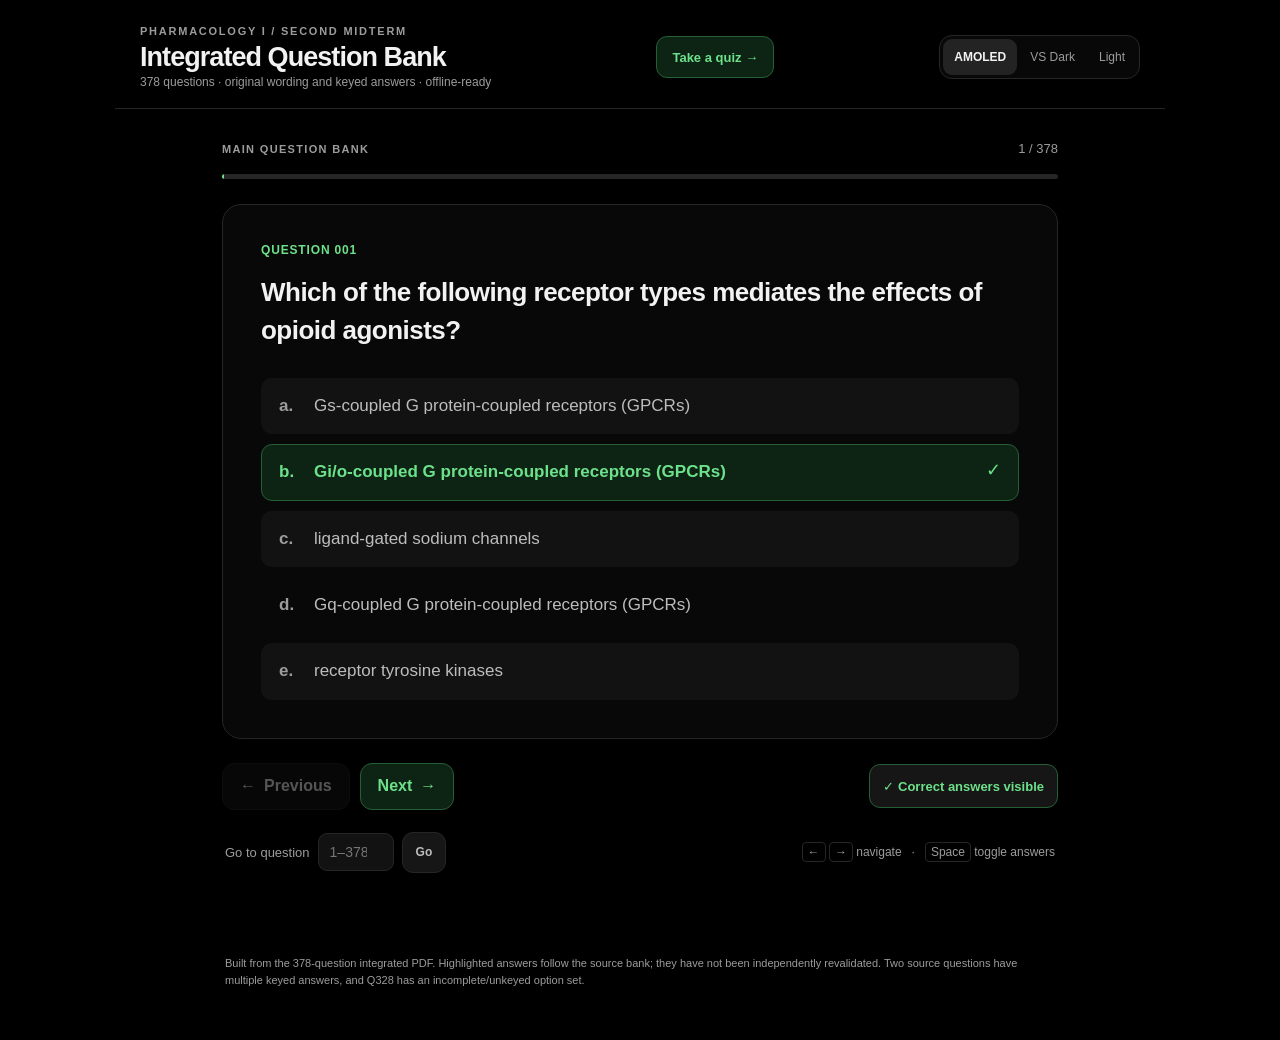
==== commit a43f3274: "Link study mode to new Moodle-style quiz mode" ====
--- a/pharmacology/index.html
+++ b/pharmacology/index.html
@@ -73,6 +73,9 @@
   .help { display:none; }
 }
 @media (prefers-reduced-motion:reduce) { *,*:before,*:after { transition:none!important; scroll-behavior:auto!important; } }
+.quiz-entry { display:inline-flex;align-items:center;justify-content:center;padding:11px 15px;border:1px solid var(--accent-border);border-radius:11px;background:var(--accent-bg);color:var(--accent);font-size:13px;font-weight:750;text-decoration:none;min-height:42px; }
+.quiz-entry:hover { filter:brightness(1.16); }
+@media(max-width:570px){.quiz-entry{width:100%;}}
 </style>
 </head>
 <body>
@@ -82,6 +85,7 @@
   <div class="brand-name">Integrated Question Bank</div>
   <div class="brand-sub">378 questions · original wording and keyed answers · offline-ready</div>
  </div>
+ <a class="quiz-entry" href="quiz.html" title="Practice without showing correct answers">Take a quiz →</a>
  <div class="theme-select" role="group" aria-label="Display theme">
   <button type="button" data-theme-option="amoled" aria-pressed="true">AMOLED</button>
   <button type="button" data-theme-option="vscode" aria-pressed="false">VS Dark</button>
